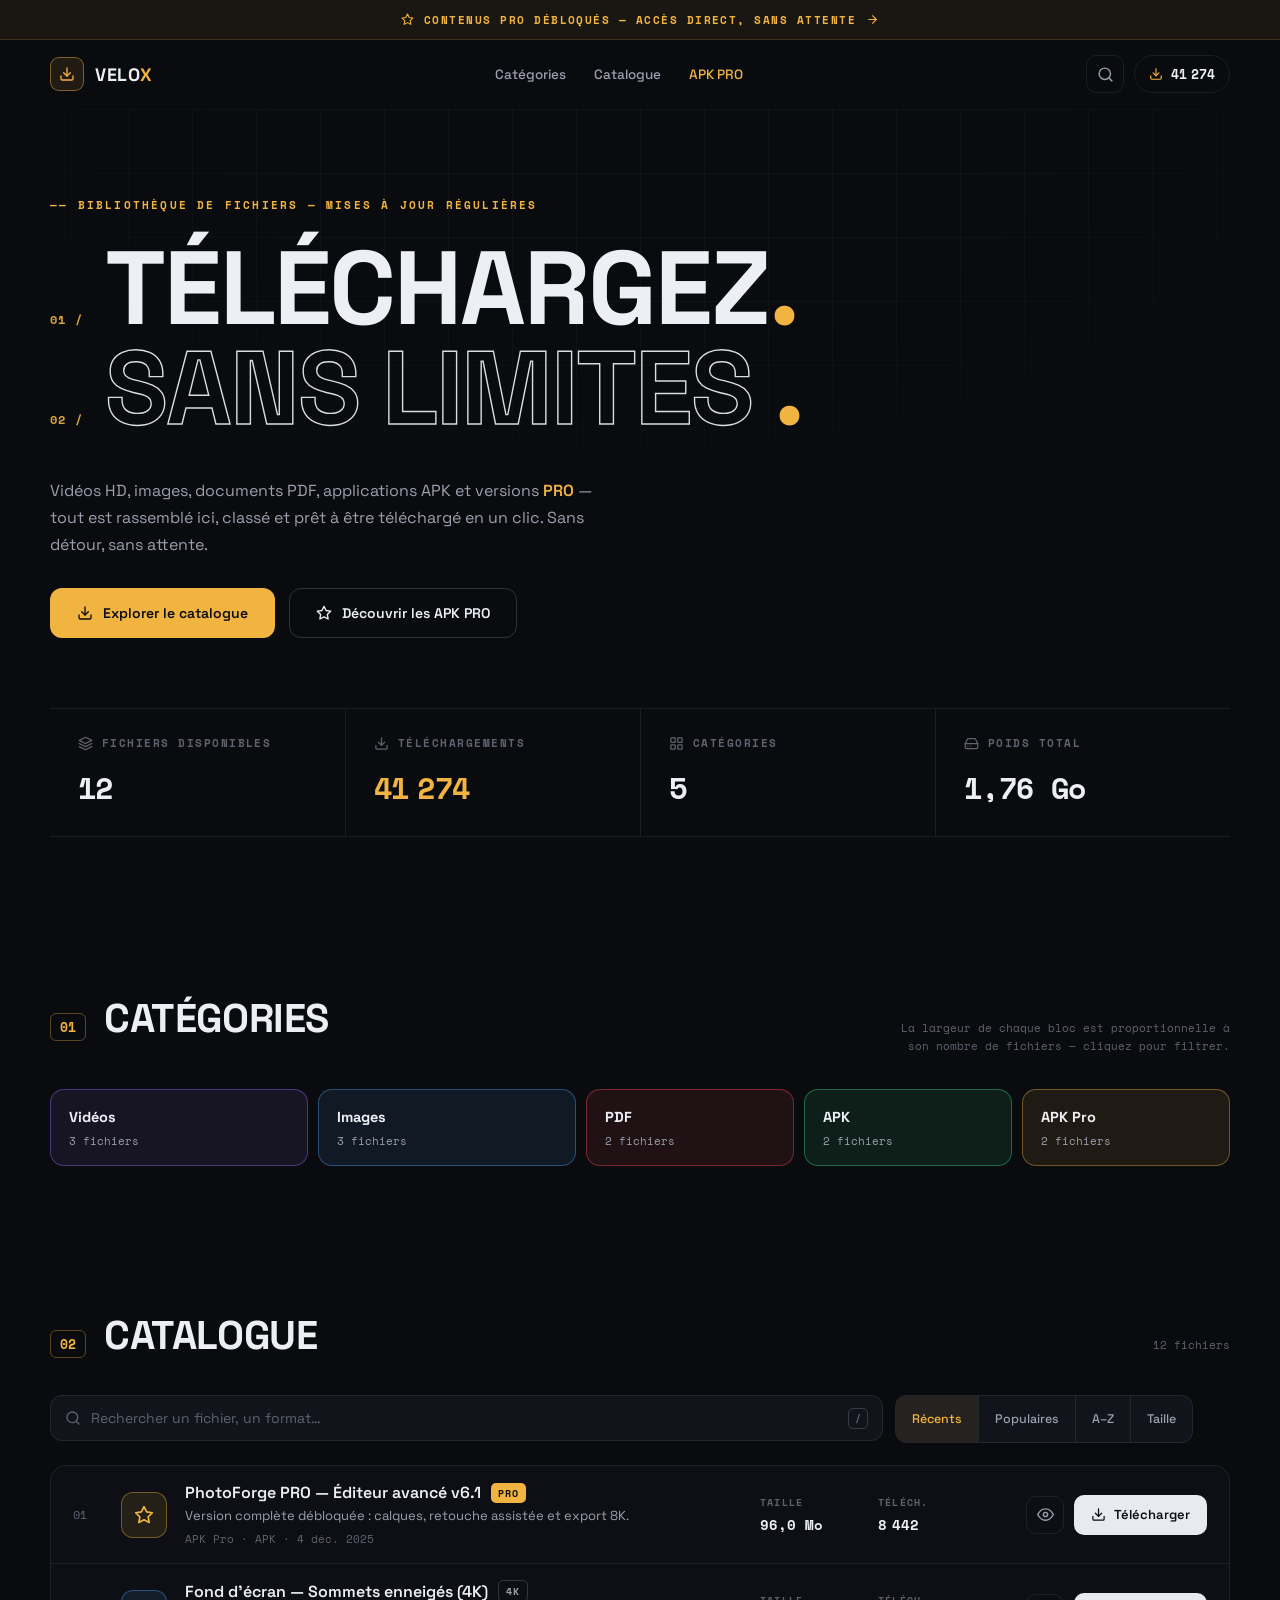
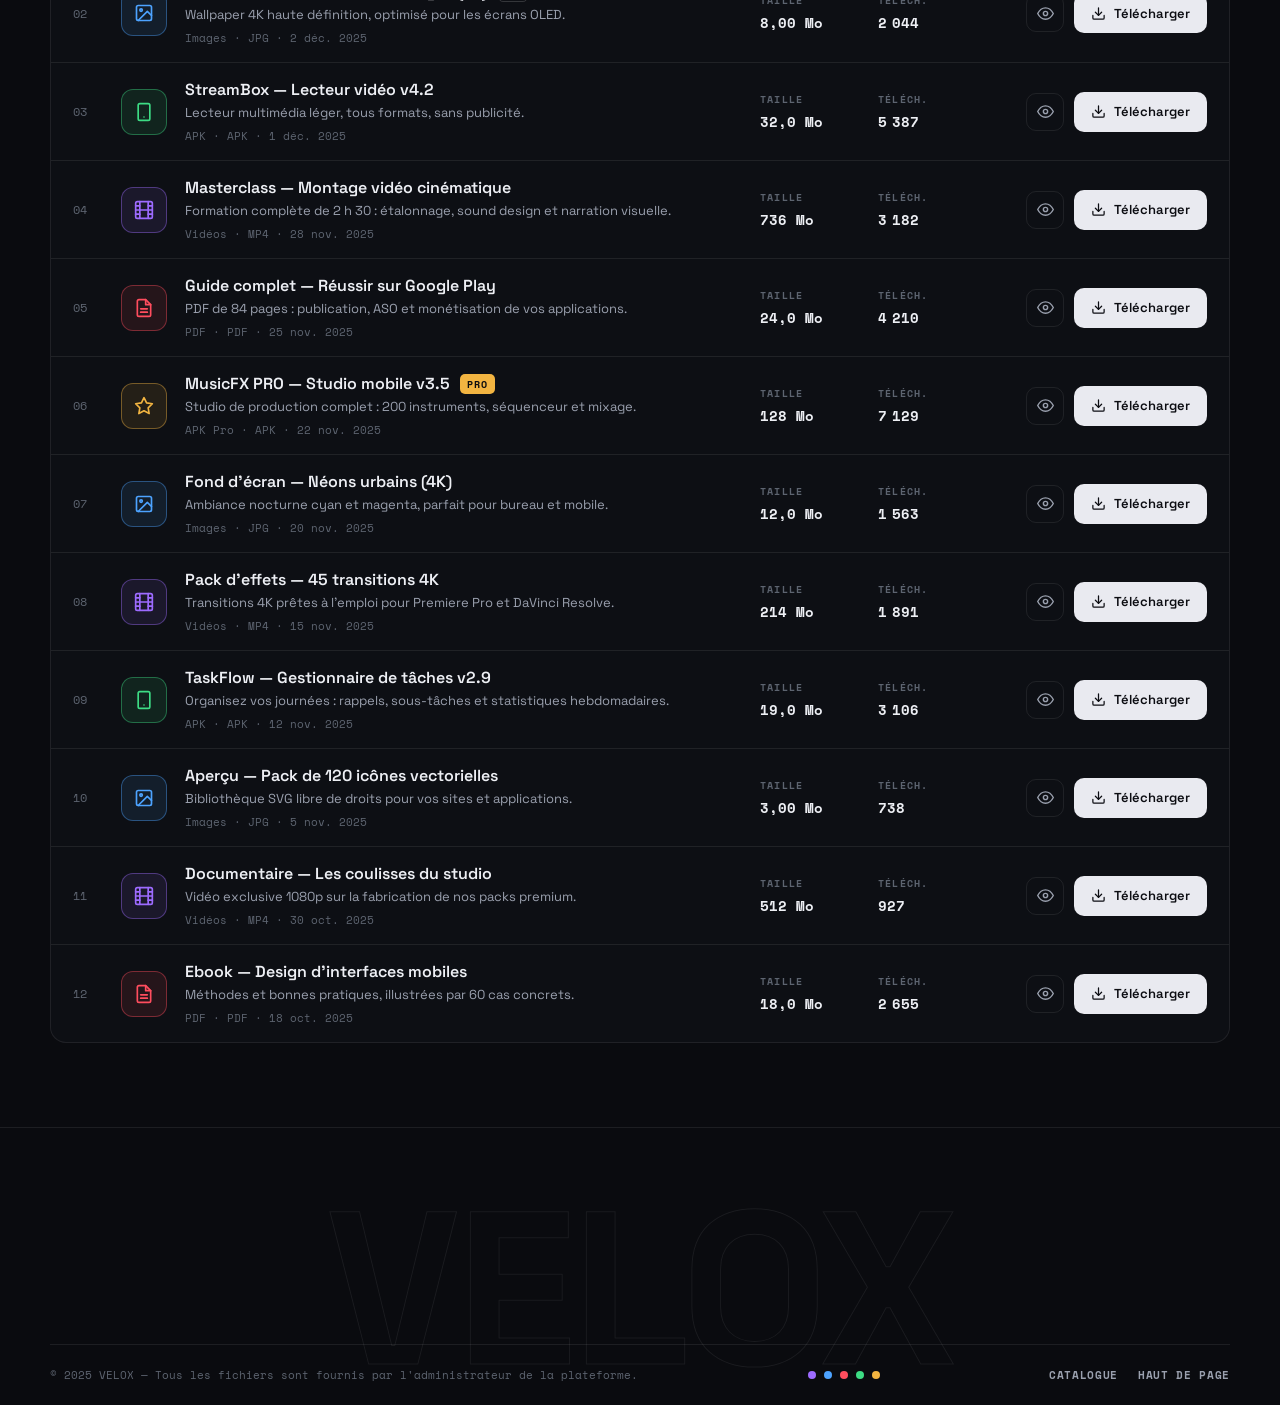
==== index.html @ f361f933 "MIIS" ====
<!DOCTYPE html>
<html lang="fr">
<head>
  <meta charset="UTF-8" />
  <meta name="viewport" content="width=device-width, initial-scale=1.0" />
  <title>VELOX — Plateforme de téléchargement</title>
  <meta name="description" content="Vidéos, images, PDF, APK et APK PRO en téléchargement direct — rapide, classé, sans attente." />
  <link rel="icon" type="image/svg+xml" href="data:image/svg+xml,%3Csvg xmlns='http://www.w3.org/2000/svg' viewBox='0 0 32 32'%3E%3Crect width='32' height='32' rx='8' fill='%230a0b0f'/%3E%3Cpath d='M16 7v12m0 0l-5-5m5 5l5-5' stroke='%23f2b441' stroke-width='2.5' stroke-linecap='round' stroke-linejoin='round' fill='none'/%3E%3Cpath d='M9 22h14' stroke='%23f2b441' stroke-width='2.5' stroke-linecap='round'/%3E%3C/svg%3E" />
  <link rel="preconnect" href="https://fonts.googleapis.com" />
  <link rel="preconnect" href="https://fonts.gstatic.com" crossorigin />
  <link href="https://fonts.googleapis.com/css2?family=Space+Grotesk:wght@400;500;600;700&family=Space+Mono:wght@400;700&display=swap" rel="stylesheet" />
  <link rel="stylesheet" href="style.css" />
</head>
<body>

  <!-- Barre d'annonce (cliquable : filtre les APK PRO) -->
  <button class="announce js-pro" id="announceBtn">
    <svg class="ic" viewBox="0 0 24 24" fill="none" stroke="currentColor" stroke-width="2" stroke-linecap="round" stroke-linejoin="round"><polygon points="12 2 15.09 8.26 22 9.27 17 14.14 18.18 21.02 12 17.77 5.82 21.02 7 14.14 2 9.27 8.91 8.26 12 2"/></svg>
    <span>Contenus PRO débloqués — accès direct, sans attente</span>
    <svg class="ic" viewBox="0 0 24 24" fill="none" stroke="currentColor" stroke-width="2" stroke-linecap="round" stroke-linejoin="round"><line x1="5" y1="12" x2="19" y2="12"/><polyline points="12 5 19 12 12 19"/></svg>
  </button>

  <!-- En-tête -->
  <header id="siteHeader">
    <div class="container header-in">
      <a class="brand" href="#top">
        <span class="brand-mark">
          <svg class="ic" viewBox="0 0 24 24" fill="none" stroke="currentColor" stroke-width="2" stroke-linecap="round" stroke-linejoin="round"><path d="M21 15v4a2 2 0 0 1-2 2H5a2 2 0 0 1-2-2v-4"/><polyline points="7 10 12 15 17 10"/><line x1="12" y1="15" x2="12" y2="3"/></svg>
        </span>
        <span class="brand-name">VELO<span>X</span></span>
      </a>

      <nav class="nav" aria-label="Navigation principale">
        <a href="#categories">Catégories</a>
        <a href="#catalogue">Catalogue</a>
        <button class="nav-link nav-pro js-pro">APK PRO</button>
      </nav>

      <div class="h-actions">
        <button class="icon-btn" id="searchBtn" aria-label="Rechercher un fichier" title="Rechercher ( / )">
          <svg class="ic" viewBox="0 0 24 24" fill="none" stroke="currentColor" stroke-width="2" stroke-linecap="round" stroke-linejoin="round"><circle cx="11" cy="11" r="8"/><line x1="21" y1="21" x2="16.65" y2="16.65"/></svg>
        </button>
        <button class="dl-badge" id="hdrDlBtn" title="Téléchargements totaux">
          <svg class="ic" viewBox="0 0 24 24" fill="none" stroke="currentColor" stroke-width="2" stroke-linecap="round" stroke-linejoin="round"><path d="M21 15v4a2 2 0 0 1-2 2H5a2 2 0 0 1-2-2v-4"/><polyline points="7 10 12 15 17 10"/><line x1="12" y1="15" x2="12" y2="3"/></svg>
          <span id="hdrDl">0</span>
        </button>
        <button class="icon-btn burger" id="menuBtn" aria-label="Ouvrir le menu" aria-expanded="false">
          <svg class="ic" viewBox="0 0 24 24" fill="none" stroke="currentColor" stroke-width="2" stroke-linecap="round" stroke-linejoin="round"><line x1="3" y1="6" x2="21" y2="6"/><line x1="3" y1="12" x2="21" y2="12"/><line x1="3" y1="18" x2="21" y2="18"/></svg>
        </button>
      </div>
    </div>
  </header>

  <!-- Menu mobile -->
  <div class="mobile-menu" id="mobileMenu">
    <a href="#categories">Catégories</a>
    <a href="#catalogue">Catalogue</a>
    <button class="mm-pro js-pro">APK PRO</button>
  </div>

  <main>

    <!-- Hero -->
    <section class="hero" id="top">
      <div class="container">
        <p class="kicker reveal">Bibliothèque de fichiers — mises à jour régulières</p>

        <h1 class="h1">
          <span class="h1-line reveal"><span class="line-idx">01 /</span><span>Téléchargez<span class="dot">.</span></span></span>
          <span class="h1-line reveal" style="--d:.08s"><span class="line-idx">02 /</span><span class="stroke">Sans limites</span><span class="dot">.</span></span>
        </h1>

        <div class="hero-foot reveal" style="--d:.16s">
          <p class="lead">Vidéos HD, images, documents PDF, applications APK et versions <strong>PRO</strong> — tout est rassemblé ici, classé et prêt à être téléchargé en un clic. Sans détour, sans attente.</p>
          <div class="ctas">
            <a class="btn btn-gold" href="#catalogue">
              <svg class="ic" viewBox="0 0 24 24" fill="none" stroke="currentColor" stroke-width="2" stroke-linecap="round" stroke-linejoin="round"><path d="M21 15v4a2 2 0 0 1-2 2H5a2 2 0 0 1-2-2v-4"/><polyline points="7 10 12 15 17 10"/><line x1="12" y1="15" x2="12" y2="3"/></svg>
              Explorer le catalogue
            </a>
            <button class="btn btn-ghost js-pro">
              <svg class="ic" viewBox="0 0 24 24" fill="none" stroke="currentColor" stroke-width="2" stroke-linecap="round" stroke-linejoin="round"><polygon points="12 2 15.09 8.26 22 9.27 17 14.14 18.18 21.02 12 17.77 5.82 21.02 7 14.14 2 9.27 8.91 8.26 12 2"/></svg>
              Découvrir les APK PRO
            </button>
          </div>
        </div>

        <!-- Statistiques calculées depuis les données réelles -->
        <div class="stats reveal" style="--d:.24s">
          <div class="stat">
            <div class="stat-top"><svg class="ic" viewBox="0 0 24 24" fill="none" stroke="currentColor" stroke-width="2" stroke-linecap="round" stroke-linejoin="round"><polygon points="12 2 2 7 12 12 22 7 12 2"/><polyline points="2 17 12 22 22 17"/><polyline points="2 12 12 17 22 12"/></svg><span>Fichiers disponibles</span></div>
            <div class="stat-val" id="statFiles">0</div>
          </div>
          <div class="stat stat-gold">
            <div class="stat-top"><svg class="ic" viewBox="0 0 24 24" fill="none" stroke="currentColor" stroke-width="2" stroke-linecap="round" stroke-linejoin="round"><path d="M21 15v4a2 2 0 0 1-2 2H5a2 2 0 0 1-2-2v-4"/><polyline points="7 10 12 15 17 10"/><line x1="12" y1="15" x2="12" y2="3"/></svg><span>Téléchargements</span></div>
            <div class="stat-val" id="statDl">0</div>
          </div>
          <div class="stat">
            <div class="stat-top"><svg class="ic" viewBox="0 0 24 24" fill="none" stroke="currentColor" stroke-width="2" stroke-linecap="round" stroke-linejoin="round"><rect x="3" y="3" width="7" height="7" rx="1"/><rect x="14" y="3" width="7" height="7" rx="1"/><rect x="14" y="14" width="7" height="7" rx="1"/><rect x="3" y="14" width="7" height="7" rx="1"/></svg><span>Catégories</span></div>
            <div class="stat-val" id="statCats">0</div>
          </div>
          <div class="stat">
            <div class="stat-top"><svg class="ic" viewBox="0 0 24 24" fill="none" stroke="currentColor" stroke-width="2" stroke-linecap="round" stroke-linejoin="round"><line x1="22" y1="12" x2="2" y2="12"/><path d="M5.45 5.11 2 12v6a2 2 0 0 0 2 2h16a2 2 0 0 0 2-2v-6l-3.45-6.89A2 2 0 0 0 16.76 4H7.24a2 2 0 0 0-1.79 1.11z"/><line x1="6" y1="16" x2="6.01" y2="16"/><line x1="10" y1="16" x2="10.01" y2="16"/></svg><span>Poids total</span></div>
            <div class="stat-val" id="statSize">0</div>
          </div>
        </div>
      </div>
    </section>

    <!-- Spectre des catégories -->
    <section class="section" id="categories">
      <div class="container">
        <div class="sec-head reveal">
          <span class="sec-idx">01</span>
          <h2 class="sec-title">Catégories</h2>
          <p class="sec-hint">La largeur de chaque bloc est proportionnelle à son nombre de fichiers — cliquez pour filtrer.</p>
        </div>
        <div class="spectrum reveal" id="spectrum"></div>
      </div>
    </section>

    <!-- Catalogue -->
    <section class="section section-cat" id="catalogue">
      <div class="container">
        <div class="sec-head reveal">
          <span class="sec-idx">02</span>
          <h2 class="sec-title">Catalogue</h2>
          <p class="sec-hint" id="resultCount">0 fichier</p>
        </div>

        <div class="toolbar reveal">
          <label class="search-box">
            <svg class="ic" viewBox="0 0 24 24" fill="none" stroke="currentColor" stroke-width="2" stroke-linecap="round" stroke-linejoin="round"><circle cx="11" cy="11" r="8"/><line x1="21" y1="21" x2="16.65" y2="16.65"/></svg>
            <input type="text" id="searchInput" placeholder="Rechercher un fichier, un format…" autocomplete="off" />
            <kbd>/</kbd>
          </label>
          <div class="sort-group" role="group" aria-label="Trier le catalogue">
            <button class="sort-btn active" data-sort="recent">Récents</button>
            <button class="sort-btn" data-sort="popular">Populaires</button>
            <button class="sort-btn" data-sort="name">A–Z</button>
            <button class="sort-btn" data-sort="size">Taille</button>
          </div>
          <div class="filter-chip" id="activeFilter" hidden></div>
        </div>

        <div class="file-list reveal" id="fileList"></div>

        <div class="empty" id="emptyState" hidden>
          <div class="empty-ic">
            <svg class="ic" viewBox="0 0 24 24" fill="none" stroke="currentColor" stroke-width="2" stroke-linecap="round" stroke-linejoin="round"><circle cx="11" cy="11" r="8"/><line x1="21" y1="21" x2="16.65" y2="16.65"/></svg>
          </div>
          <h3>Aucun fichier trouvé</h3>
          <p>Essayez un autre mot-clé ou réinitialisez les filtres actifs.</p>
          <button class="btn btn-ghost" id="resetBtn">Réinitialiser les filtres</button>
        </div>
      </div>
    </section>

  </main>

  <!-- Pied de page -->
  <footer class="footer">
    <div class="container">
      <div class="footer-word" aria-hidden="true">VELOX</div>
      <div class="footer-bar">
        <p class="f-copy">© 2025 VELOX — Tous les fichiers sont fournis par l'administrateur de la plateforme.</p>
        <div class="f-dots" aria-hidden="true">
          <span style="background:var(--violet)"></span>
          <span style="background:var(--blue)"></span>
          <span style="background:var(--red)"></span>
          <span style="background:var(--green)"></span>
          <span style="background:var(--gold)"></span>
        </div>
        <div class="f-links">
          <a href="#catalogue">Catalogue</a>
          <button id="fTop">Haut de page</button>
        </div>
      </div>
    </div>
  </footer>

  <!-- Panneau de détails (drawer) -->
  <div class="drawer-overlay" id="drawerOverlay"></div>
  <aside class="drawer" id="drawer" aria-hidden="true" role="dialog" aria-label="Détails du fichier">
    <div class="drawer-head">
      <div class="d-head-left" id="drawerHeadLeft"></div>
      <button class="icon-btn" id="drawerClose" aria-label="Fermer">
        <svg class="ic" viewBox="0 0 24 24" fill="none" stroke="currentColor" stroke-width="2" stroke-linecap="round" stroke-linejoin="round"><line x1="18" y1="6" x2="6" y2="18"/><line x1="6" y1="6" x2="18" y2="18"/></svg>
      </button>
    </div>
    <div class="drawer-body" id="drawerBody"></div>
    <div class="drawer-foot" id="drawerFoot"></div>
  </aside>

  <!-- Notifications -->
  <div class="toasts" id="toasts" aria-live="polite"></div>

  <!-- Retour en haut -->
  <button id="backTop" aria-label="Retour en haut de page">
    <svg class="ic" viewBox="0 0 24 24" fill="none" stroke="currentColor" stroke-width="2" stroke-linecap="round" stroke-linejoin="round"><line x1="12" y1="19" x2="12" y2="5"/><polyline points="5 12 12 5 19 12"/></svg>
  </button>

  <script src="app.js"></script>
</body>
</html>
---- style.css ----
/* ==========================================================================
   VELOX — Feuille de style
   Palette fonctionnelle : violet = vidéos · bleu = images · rouge = PDF
                           vert = APK · or = premium / identité
   ========================================================================== */

:root{
  --bg:#0a0b0f;
  --bg-2:#0e1016;
  --surface:#12141c;
  --surface-2:#171a24;
  --line:rgba(255,255,255,.08);
  --line-strong:rgba(255,255,255,.16);
  --text:#edeff4;
  --text-2:#9aa0ae;
  --text-3:#5d6470;

  --gold:#f2b441;
  --violet:#9d6bff;
  --blue:#4da3ff;
  --red:#ff4d5e;
  --green:#3ddc84;

  --font:'Space Grotesk','Segoe UI',sans-serif;
  --mono:'Space Mono',ui-monospace,'Courier New',monospace;
  --ease:cubic-bezier(.22,.8,.3,1);
}

*{margin:0;padding:0;box-sizing:border-box}

html{scroll-behavior:smooth}

body{
  background:var(--bg);
  color:var(--text);
  font-family:var(--font);
  -webkit-font-smoothing:antialiased;
  overflow-x:hidden;
}

::selection{background:var(--gold);color:#0a0b0f}

::-webkit-scrollbar{width:10px;height:10px}
::-webkit-scrollbar-track{background:var(--bg)}
::-webkit-scrollbar-thumb{background:#232735;border-radius:8px;border:2px solid var(--bg)}
::-webkit-scrollbar-thumb:hover{background:#2e3345}
html{scrollbar-width:thin;scrollbar-color:#232735 var(--bg)}

button{font-family:inherit;cursor:pointer}
a{color:inherit;text-decoration:none}
img{max-width:100%}
section{scroll-margin-top:90px}

:focus-visible{outline:2px solid var(--gold);outline-offset:2px;border-radius:4px}

.container{width:min(1180px,calc(100% - 48px));margin-inline:auto}

.ic{width:18px;height:18px;flex:none;display:block}
.spin{animation:spin .8s linear infinite}
@keyframes spin{to{transform:rotate(360deg)}}

/* ---------- Barre d'annonce ---------- */
.announce{
  display:flex;align-items:center;justify-content:center;gap:10px;
  width:100%;height:40px;padding:0 16px;
  background:rgba(242,180,65,.07);
  border:none;border-bottom:1px solid rgba(242,180,65,.16);
  color:var(--gold);font:700 10.5px var(--mono);
  letter-spacing:.14em;text-transform:uppercase;
  transition:background .25s;
}
.announce:hover{background:rgba(242,180,65,.13)}
.announce .ic{width:13px;height:13px}
.announce span{white-space:nowrap;overflow:hidden;text-overflow:ellipsis}

/* ---------- En-tête ---------- */
#siteHeader{
  position:sticky;top:0;z-index:50;
  background:transparent;
  transition:background .3s,border-color .3s;
  border-bottom:1px solid transparent;
}
#siteHeader.scrolled{
  background:rgba(10,11,15,.82);
  backdrop-filter:blur(14px);
  -webkit-backdrop-filter:blur(14px);
  border-bottom-color:var(--line);
}
.header-in{display:flex;align-items:center;justify-content:space-between;gap:20px;height:68px}

.brand{display:flex;align-items:center;gap:11px}
.brand-mark{
  width:34px;height:34px;border-radius:9px;display:grid;place-items:center;
  background:rgba(242,180,65,.1);border:1px solid rgba(242,180,65,.45);color:var(--gold);
  transition:background .25s;
}
.brand-mark .ic{width:16px;height:16px}
.brand:hover .brand-mark{background:rgba(242,180,65,.2)}
.brand-name{font-weight:700;font-size:18px;letter-spacing:.03em}
.brand-name span{color:var(--gold)}

.nav{display:flex;align-items:center;gap:28px}
.nav a,.nav-link{
  position:relative;background:none;border:none;
  font-size:13.5px;font-weight:500;color:var(--text-2);
  transition:color .2s;padding:4px 0;
}
.nav a::after,.nav-link::after{
  content:'';position:absolute;left:0;right:0;bottom:-3px;height:1.5px;
  background:var(--gold);transform:scaleX(0);transform-origin:left;transition:transform .25s var(--ease);
}
.nav a:hover,.nav-link:hover{color:var(--text)}
.nav a:hover::after,.nav-link:hover::after{transform:scaleX(1)}
.nav-pro{color:var(--gold)}
.nav-pro:hover{color:var(--gold)}

.h-actions{display:flex;align-items:center;gap:10px}
.icon-btn{
  width:38px;height:38px;border-radius:10px;display:grid;place-items:center;
  background:none;border:1px solid var(--line);color:var(--text-2);
  transition:border-color .2s,color .2s,background .2s;
}
.icon-btn:hover{border-color:rgba(242,180,65,.5);color:var(--gold)}
.icon-btn .ic{width:17px;height:17px}

.dl-badge{
  display:flex;align-items:center;gap:8px;height:38px;padding:0 14px;
  border-radius:999px;border:1px solid var(--line);background:none;
  font:700 12.5px var(--mono);color:var(--text-2);
  transition:border-color .2s,color .2s;
}
.dl-badge .ic{width:14px;height:14px;color:var(--gold)}
.dl-badge span{color:var(--text)}
.dl-badge:hover{border-color:rgba(242,180,65,.5)}
.dl-badge.bump{animation:bump .5s var(--ease)}
@keyframes bump{30%{transform:scale(1.12)}}

.burger{display:none}

/* ---------- Menu mobile ---------- */
.mobile-menu{
  position:fixed;inset:0;z-index:48;padding:110px 28px 30px;
  background:rgba(10,11,15,.97);backdrop-filter:blur(10px);
  display:flex;flex-direction:column;gap:6px;
  opacity:0;pointer-events:none;transform:translateY(-10px);
  transition:opacity .3s,transform .3s var(--ease);
}
.mobile-menu.open{opacity:1;pointer-events:auto;transform:none}
.mobile-menu a,.mobile-menu button{
  background:none;border:none;text-align:left;color:var(--text);
  font-size:21px;font-weight:600;padding:14px 0;
  border-bottom:1px solid var(--line);
}
.mobile-menu .mm-pro{color:var(--gold)}

/* ---------- Hero ---------- */
.hero{position:relative;padding:88px 0 72px;overflow:hidden}
.hero::before{
  content:'';position:absolute;inset:0;pointer-events:none;
  background-image:
    linear-gradient(rgba(255,255,255,.035) 1px,transparent 1px),
    linear-gradient(90deg,rgba(255,255,255,.035) 1px,transparent 1px);
  background-size:64px 64px;
  -webkit-mask-image:radial-gradient(ellipse 85% 75% at 50% 0%,#000 25%,transparent 78%);
  mask-image:radial-gradient(ellipse 85% 75% at 50% 0%,#000 25%,transparent 78%);
}
.hero .container{position:relative}

.kicker{
  font:700 11px var(--mono);letter-spacing:.2em;text-transform:uppercase;
  color:var(--gold);margin-bottom:26px;
}
.kicker::before{content:'—— '}

.h1{
  font-size:clamp(46px,8.4vw,104px);
  font-weight:700;line-height:.96;letter-spacing:-.02em;
  text-transform:uppercase;
}
.h1-line{display:flex;align-items:baseline;gap:22px}
.line-idx{font:700 12px var(--mono);color:var(--gold);opacity:.9;letter-spacing:.1em}
.dot{color:var(--gold)}
.stroke{color:var(--text-2)}
@supports(-webkit-text-stroke:1px red){
  .stroke{color:transparent;-webkit-text-stroke:1.4px rgba(237,239,244,.92)}
}

.hero-foot{margin-top:38px}
.lead{max-width:580px;font-size:16px;line-height:1.7;color:var(--text-2)}
.lead strong{color:var(--gold);font-weight:600}
.ctas{display:flex;flex-wrap:wrap;gap:14px;margin-top:30px}

/* ---------- Boutons ---------- */
.btn{
  display:inline-flex;align-items:center;justify-content:center;gap:10px;
  height:50px;padding:0 26px;border-radius:12px;
  font-size:14px;font-weight:600;border:1px solid transparent;
  transition:transform .22s var(--ease),box-shadow .22s,background .2s,color .2s,border-color .2s;
}
.btn .ic{width:16px;height:16px}
.btn-gold{background:var(--gold);color:#0b0c10}
.btn-gold:hover{transform:translateY(-2px);box-shadow:0 14px 30px rgba(0,0,0,.5)}
.btn-ghost{background:none;border-color:var(--line-strong);color:var(--text)}
.btn-ghost:hover{border-color:var(--gold);color:var(--gold)}
.btn-solid{background:#e9eaf0;color:#0c0d12}
.btn-solid:hover{background:var(--c,var(--gold));}
.btn:active{transform:translateY(0)}
.btn:disabled{opacity:.75;cursor:wait}

/* ---------- Statistiques ---------- */
.stats{
  display:grid;grid-template-columns:repeat(4,1fr);
  margin-top:70px;border-top:1px solid var(--line);border-bottom:1px solid var(--line);
}
.stat{padding:26px 28px;border-left:1px solid var(--line)}
.stat:first-child{border-left:none}
.stat-top{display:flex;align-items:center;gap:9px;color:var(--text-3);margin-bottom:14px}
.stat-top .ic{width:15px;height:15px}
.stat-top span{font:700 10.5px var(--mono);letter-spacing:.14em;text-transform:uppercase}
.stat-val{font:700 30px var(--mono);letter-spacing:-.02em}
.stat-gold .stat-val{color:var(--gold)}

/* ---------- Sections ---------- */
.section{padding:84px 0}
.section-cat{padding-top:60px}

.sec-head{display:flex;align-items:baseline;gap:18px;flex-wrap:wrap;margin-bottom:34px}
.sec-idx{
  font:700 13px var(--mono);color:var(--gold);
  padding:3px 9px;border:1px solid rgba(242,180,65,.35);border-radius:6px;
}
.sec-title{
  font-size:clamp(26px,3.6vw,40px);font-weight:700;
  text-transform:uppercase;letter-spacing:-.01em;
}
.sec-hint{
  margin-left:auto;font:400 11px var(--mono);color:var(--text-3);
  text-align:right;max-width:340px;line-height:1.6;
}

/* ---------- Spectre des catégories ---------- */
.spectrum{display:flex;gap:10px;flex-wrap:wrap}
.spec-seg{
  min-width:150px;padding:18px 18px 16px;border-radius:14px;text-align:left;
  background:var(--cBG);border:1px solid var(--cBD);
  display:flex;flex-direction:column;gap:7px;
  transition:background .25s,transform .25s var(--ease),box-shadow .25s;
}
.spec-seg:hover{background:var(--cSH);transform:translateY(-3px)}
.spec-seg .seg-name{font-size:14.5px;font-weight:700;color:var(--text)}
.spec-seg .seg-count{font:400 11px var(--mono);color:var(--text-2)}
.spec-seg.active{background:var(--c);border-color:var(--c);transform:translateY(-3px);box-shadow:0 14px 34px var(--cSH)}
.spec-seg.active .seg-name,.spec-seg.active .seg-count{color:#0a0b0f}
.spec-seg.active .seg-count{font-weight:700}

/* ---------- Barre d'outils ---------- */
.toolbar{display:flex;flex-wrap:wrap;gap:12px;margin-bottom:22px}
.search-box{
  flex:1;min-width:240px;display:flex;align-items:center;gap:10px;
  height:46px;padding:0 14px;border-radius:12px;
  background:var(--surface);border:1px solid var(--line);
  transition:border-color .2s;
}
.search-box:focus-within{border-color:rgba(242,180,65,.55)}
.search-box .ic{width:16px;height:16px;color:var(--text-3)}
.search-box input{
  flex:1;min-width:0;background:none;border:none;outline:none;
  color:var(--text);font:400 14px var(--font);
}
.search-box input::placeholder{color:var(--text-3)}
.search-box kbd{
  font:700 10px var(--mono);color:var(--text-3);
  border:1px solid var(--line-strong);border-radius:5px;padding:2px 6px;
}

.sort-group{display:flex;border:1px solid var(--line);border-radius:12px;overflow:hidden;background:var(--surface)}
.sort-btn{
  height:46px;padding:0 16px;background:none;border:none;
  border-left:1px solid var(--line);color:var(--text-2);
  font:500 12.5px var(--font);transition:color .2s,background .2s;
}
.sort-btn:first-child{border-left:none}
.sort-btn:hover{color:var(--text)}
.sort-btn.active{color:var(--gold);background:rgba(242,180,65,.09)}

.filter-chip{
  display:flex;align-items:center;gap:9px;height:46px;padding:0 10px 0 15px;
  border-radius:12px;border:1px solid var(--cBD);background:var(--cBG);
  font:700 11.5px var(--mono);letter-spacing:.08em;text-transform:uppercase;color:var(--c);
}
.chip-dot{width:9px;height:9px;border-radius:50%;background:var(--c)}
.chip-x{
  display:grid;place-items:center;width:26px;height:26px;border-radius:7px;
  background:none;border:none;color:inherit;transition:background .2s;
}
.chip-x:hover{background:var(--cSH)}

/* ---------- Liste de fichiers ---------- */
.file-list{
  border:1px solid var(--line);border-radius:16px;overflow:hidden;background:rgba(18,20,28,.45);
}
.file-row{
  position:relative;display:grid;align-items:center;gap:18px;
  grid-template-columns:30px 46px minmax(0,1fr) 100px 130px auto;
  padding:16px 22px;border-bottom:1px solid var(--line);cursor:pointer;
  transition:background .2s;
}
.file-row:last-child{border-bottom:none}
.file-row:hover{background:var(--surface-2)}
.file-row::before{
  content:'';position:absolute;left:0;top:0;bottom:0;width:2px;
  background:var(--c);transform:scaleY(0);transform-origin:top;transition:transform .25s var(--ease);
}
.file-row:hover::before{transform:scaleY(1)}

.row-idx{font:400 12px var(--mono);color:var(--text-3)}
.row-icon{
  width:46px;height:46px;border-radius:12px;display:grid;place-items:center;
  background:var(--cBG);border:1px solid var(--cBD);color:var(--c);
}
.row-icon .ic{width:20px;height:20px}

.row-title-wrap{display:flex;align-items:center;gap:10px;flex-wrap:wrap}
.row-title-btn{
  background:none;border:none;padding:0;text-align:left;
  font:600 16px var(--font);color:var(--text);
  transition:color .2s;
}
.row-title-btn:hover{color:var(--c)}
.badge-pro{
  font:700 9.5px var(--mono);letter-spacing:.12em;text-transform:uppercase;
  background:var(--gold);color:#0a0b0f;padding:3px 7px;border-radius:5px;
}
.badge-tag{
  font:700 9.5px var(--mono);letter-spacing:.1em;text-transform:uppercase;
  border:1px solid var(--line-strong);color:var(--text-2);padding:3px 7px;border-radius:5px;
}
.row-desc{
  font-size:13px;color:var(--text-2);margin-top:4px;
  white-space:nowrap;overflow:hidden;text-overflow:ellipsis;
}
.meta{font:400 11px var(--mono);color:var(--text-3);margin-top:7px}
.meta-sm{display:none;font:400 11px var(--mono);color:var(--text-3);margin-top:7px}

.col{display:flex;flex-direction:column;gap:5px}
.col-label{
  font:700 9.5px var(--mono);letter-spacing:.13em;text-transform:uppercase;color:var(--text-3);
}
.col-val{font:700 14px var(--mono)}

.row-actions{display:flex;align-items:center;gap:10px}
.row-actions .icon-btn:hover{border-color:var(--cBD);color:var(--c);background:var(--cBG)}
.dl-btn{
  display:inline-flex;align-items:center;gap:8px;height:40px;padding:0 17px;
  border-radius:10px;border:none;background:#e9eaf0;color:#0c0d12;
  font:600 13px var(--font);transition:background .2s,transform .2s var(--ease);
}
.dl-btn .ic{width:15px;height:15px}
.dl-btn:hover{background:var(--c);transform:translateY(-1px)}
.dl-btn.loading{opacity:.8;pointer-events:none}

.row-progress{
  position:absolute;left:0;bottom:0;height:2px;width:0;
  background:var(--c);transition:width .18s linear;
}

/* ---------- État vide ---------- */
.empty{padding:76px 24px;text-align:center}
.empty-ic{
  width:64px;height:64px;margin:0 auto 22px;border-radius:50%;
  border:1px solid var(--line-strong);display:grid;place-items:center;color:var(--text-3);
}
.empty-ic .ic{width:24px;height:24px}
.empty h3{font-size:19px;font-weight:700;margin-bottom:8px}
.empty p{font-size:13.5px;color:var(--text-2);margin-bottom:24px}

/* ---------- Panneau de détails ---------- */
.drawer-overlay{
  position:fixed;inset:0;z-index:69;background:rgba(6,7,11,.62);
  backdrop-filter:blur(3px);-webkit-backdrop-filter:blur(3px);
  opacity:0;pointer-events:none;transition:opacity .3s;
}
.drawer-overlay.open{opacity:1;pointer-events:auto}
.drawer{
  position:fixed;top:0;right:0;bottom:0;z-index:70;
  width:min(500px,100%);display:flex;flex-direction:column;
  background:#12141c;border-left:1px solid var(--line);
  transform:translateX(103%);transition:transform .4s var(--ease);
}
.drawer.open{transform:none}

.drawer-head{display:flex;align-items:center;justify-content:space-between;gap:14px;padding:16px 22px;border-bottom:1px solid var(--line)}
.d-head-left{display:flex;align-items:center;gap:12px}
.d-icon{
  width:40px;height:40px;border-radius:11px;display:grid;place-items:center;
  background:var(--cBG);border:1px solid var(--cBD);color:var(--c);
}
.d-icon .ic{width:18px;height:18px}
.d-badges{display:flex;gap:8px}

.drawer-body{flex:1;overflow-y:auto;padding:26px}
.d-type{
  display:flex;align-items:center;gap:8px;
  font:700 11px var(--mono);letter-spacing:.16em;text-transform:uppercase;
}
.d-dot{width:8px;height:8px;border-radius:2px;display:inline-block}
.d-title{font-size:24px;font-weight:700;line-height:1.2;letter-spacing:-.01em;margin-top:12px}
.d-badges.row{margin-top:12px}
.drawer .d-badges{display:flex;gap:8px}
.d-desc{font-size:14px;line-height:1.7;color:var(--text-2);margin-top:14px}

.meta-grid{
  display:grid;grid-template-columns:1fr 1fr;gap:1px;
  background:var(--line);border:1px solid var(--line);
  border-radius:14px;overflow:hidden;margin:24px 0;
}
.mcell{background:var(--surface);padding:14px 16px}
.mlabel{display:block;font:700 10px var(--mono);letter-spacing:.13em;text-transform:uppercase;color:var(--text-3)}
.mval{display:block;margin-top:7px;font-size:15px;font-weight:600}

.preview-media{
  display:block;width:100%;max-height:300px;object-fit:cover;
  border-radius:14px;border:1px solid var(--line);background:#000;
}
video.preview-media{object-fit:contain;max-height:340px}
.preview-fallback{
  display:flex;align-items:center;justify-content:center;gap:10px;
  padding:28px;border:1px dashed var(--line-strong);border-radius:14px;
  font:400 12px var(--mono);color:var(--text-2);text-align:center;
}
.file-card{
  display:flex;flex-direction:column;align-items:center;gap:8px;text-align:center;
  padding:28px 22px;border-radius:14px;background:var(--cBG);border:1px solid var(--cBD);
}
.file-card-icon{
  width:64px;height:64px;border-radius:16px;display:grid;place-items:center;
  background:rgba(10,11,15,.35);color:var(--c);
}
.file-card-name{font:400 12px var(--mono);color:var(--text-2);word-break:break-all;margin-top:6px}
.file-card-sub{font:400 11px var(--mono);color:var(--text-3)}
.file-card .btn{margin-top:14px;height:42px;padding:0 18px;font-size:13px}

.drawer-foot{display:flex;gap:12px;padding:18px 22px;border-top:1px solid var(--line)}
.drawer-foot .btn{flex:1;height:48px;font-size:13.5px}
.drawer-foot .btn-solid{flex:1.4}

/* ---------- Notifications ---------- */
.toasts{
  position:fixed;left:20px;bottom:20px;z-index:80;
  display:flex;flex-direction:column;gap:10px;
  max-width:min(370px,calc(100vw - 40px));
}
.toast{
  position:relative;display:grid;grid-template-columns:auto 1fr;gap:12px;align-items:start;
  padding:13px 16px 15px;border-radius:12px;overflow:hidden;
  background:#171a24;border:1px solid var(--line);border-left:3px solid var(--tc);
  box-shadow:0 18px 44px rgba(0,0,0,.55);cursor:pointer;
  animation:toastIn .35s var(--ease);transition:opacity .25s,transform .25s;
}
.toast.out{opacity:0;transform:translateX(-12px)}
@keyframes toastIn{from{opacity:0;transform:translateY(14px)}}
.t-ic{color:var(--tc);margin-top:1px}
.t-ic .ic{width:16px;height:16px}
.t-title{font-size:13px;font-weight:600}
.t-msg{font-size:12px;color:var(--text-2);margin-top:3px;word-break:break-word}
.t-life{position:absolute;left:0;bottom:0;height:2px;width:100%;background:var(--tc);animation:lifebar 4.2s linear forwards}
@keyframes lifebar{to{width:0}}

/* ---------- Retour en haut ---------- */
#backTop{
  position:fixed;right:20px;bottom:20px;z-index:60;width:44px;height:44px;
  display:grid;place-items:center;border-radius:12px;
  background:var(--surface);border:1px solid var(--line);color:var(--text-2);
  opacity:0;pointer-events:none;transform:translateY(8px);
  transition:opacity .3s,transform .3s,border-color .2s,color .2s;
}
#backTop.show{opacity:1;pointer-events:auto;transform:none}
#backTop:hover{border-color:var(--gold);color:var(--gold)}

/* ---------- Pied de page ---------- */
.footer{border-top:1px solid var(--line);overflow:hidden}
.footer-word{
  font-size:clamp(90px,17vw,230px);font-weight:700;line-height:.78;
  text-transform:uppercase;letter-spacing:-.02em;text-align:center;
  color:transparent;-webkit-text-stroke:1px rgba(237,239,244,.07);
  user-select:none;margin-top:46px;transform:translateY(18%);
}
.footer-bar{
  display:flex;align-items:center;justify-content:space-between;gap:16px;flex-wrap:wrap;
  border-top:1px solid var(--line);padding:22px 0;
}
.f-copy{font:400 11px var(--mono);color:var(--text-3)}
.f-dots{display:flex;gap:8px}
.f-dots span{width:8px;height:8px;border-radius:50%}
.f-links{display:flex;gap:20px}
.f-links a,.f-links button{
  background:none;border:none;padding:0;
  font:700 11px var(--mono);color:var(--text-2);
  letter-spacing:.06em;text-transform:uppercase;transition:color .2s;
}
.f-links a:hover,.f-links button:hover{color:var(--gold)}

/* ---------- Animations d'apparition ---------- */
.reveal{opacity:0;transform:translateY(16px);transition:opacity .7s var(--ease),transform .7s var(--ease);transition-delay:var(--d,0s)}
.reveal.in{opacity:1;transform:none}

/* ---------- Responsive ---------- */
@media (max-width:1020px){
  .file-row{grid-template-columns:46px minmax(0,1fr) auto;padding:16px 18px}
  .row-idx,.col,.row-actions .icon-btn{display:none}
  .meta{display:none}
  .meta-sm{display:block}
  .dl-btn span{display:none}
  .dl-btn{padding:0 13px}
}
@media (max-width:880px){
  .nav{display:none}
  .burger{display:grid}
  .stats{grid-template-columns:1fr 1fr}
  .stat{border-left:none}
  .stat:nth-child(even){border-left:1px solid var(--line)}
  .stat:nth-child(n+3){border-top:1px solid var(--line)}
  .sec-hint{margin-left:0;text-align:left;max-width:none;width:100%}
}
@media (max-width:640px){
  .hero{padding:64px 0 56px}
  .line-idx{display:none}
  .stats{grid-template-columns:1fr 1fr}
  .stat{padding:20px 18px}
  .stat-val{font-size:24px}
  .toasts{left:16px;right:16px;bottom:16px;max-width:none}
  .footer-bar{justify-content:center;text-align:center}
  .announce{font-size:9.5px}
}

/* ---------- Accessibilité : mouvement réduit ---------- */
@media (prefers-reduced-motion:reduce){
  html{scroll-behavior:auto}
  *,*::before,*::after{animation-duration:.001s !important;transition-duration:.001s !important}
  .reveal{opacity:1;transform:none}
}
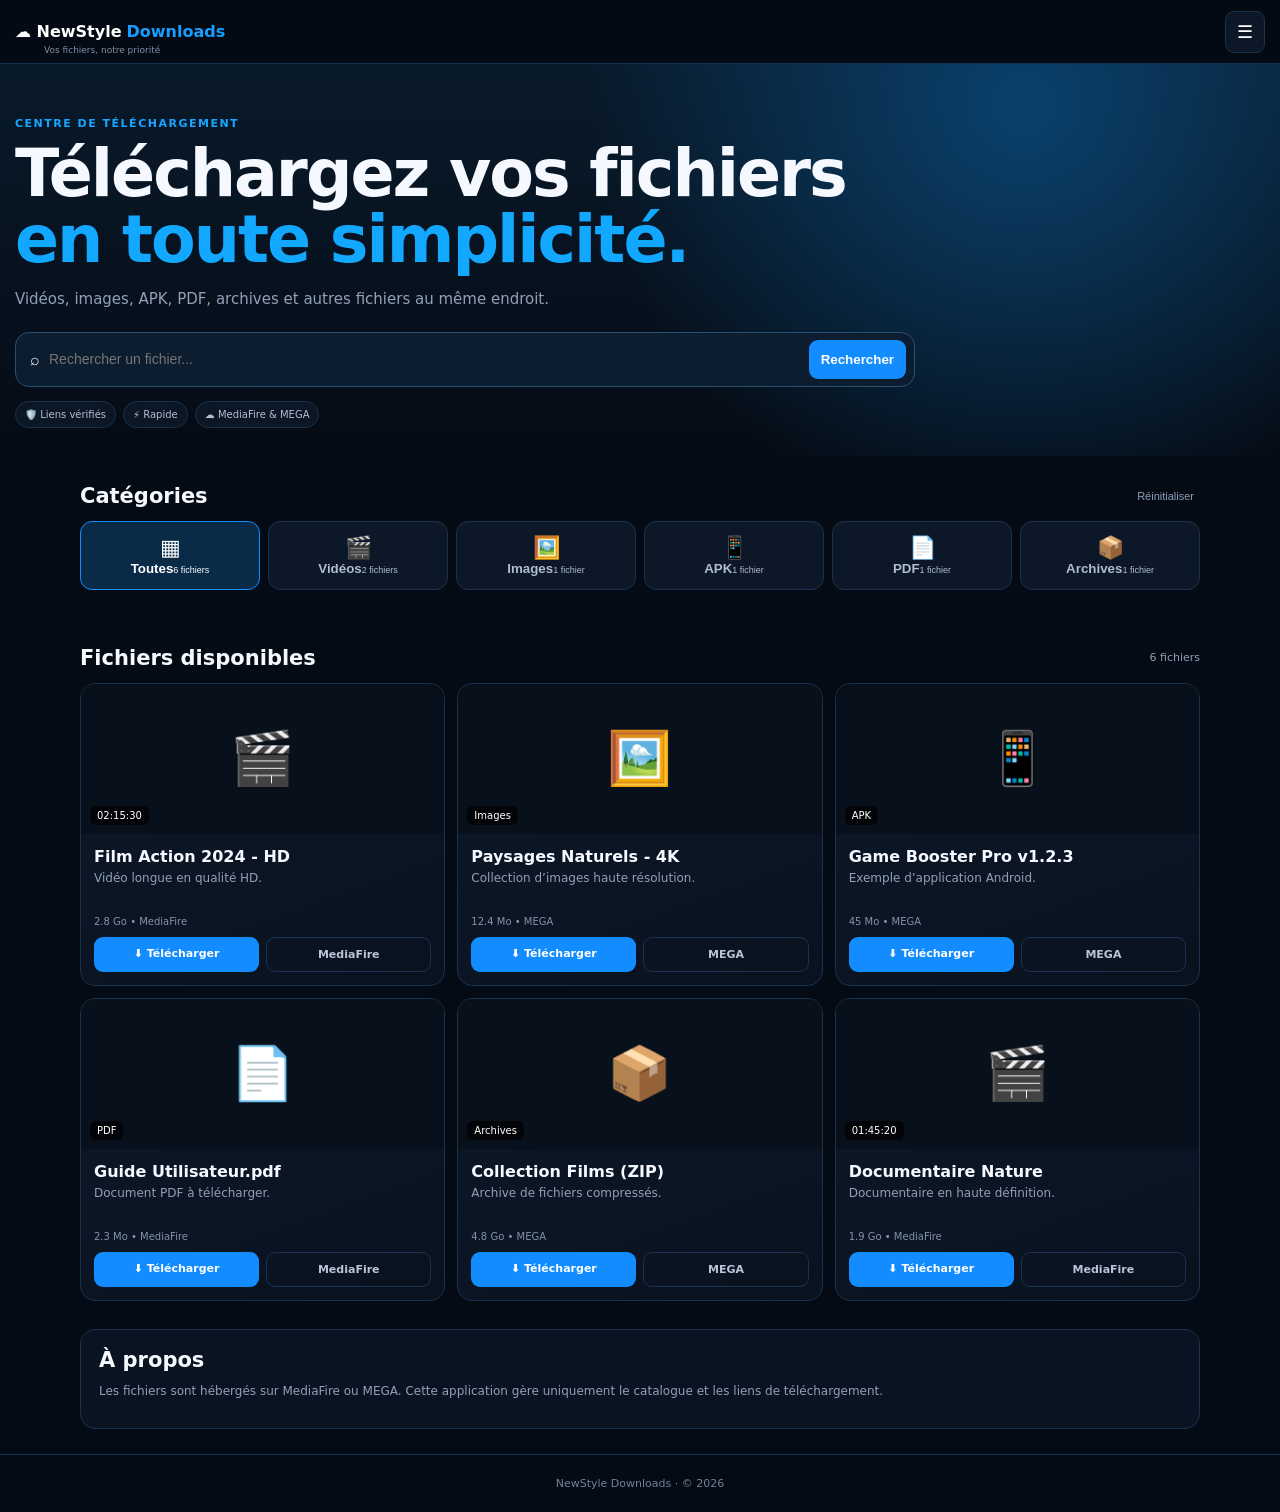
==== commit 74b74960: "MISE" ====
--- a/index.html
+++ b/index.html
@@ -1,204 +1,19 @@
-<!DOCTYPE html>
+<!doctype html>
 <html lang="fr">
 <head>
-  <meta charset="UTF-8" />
-  <meta name="viewport" content="width=device-width, initial-scale=1.0" />
-  <title>VELOX — Plateforme de téléchargement</title>
-  <meta name="description" content="Vidéos, images, PDF, APK et APK PRO en téléchargement direct — rapide, classé, sans attente." />
-  <link rel="icon" type="image/svg+xml" href="data:image/svg+xml,%3Csvg xmlns='http://www.w3.org/2000/svg' viewBox='0 0 32 32'%3E%3Crect width='32' height='32' rx='8' fill='%230a0b0f'/%3E%3Cpath d='M16 7v12m0 0l-5-5m5 5l5-5' stroke='%23f2b441' stroke-width='2.5' stroke-linecap='round' stroke-linejoin='round' fill='none'/%3E%3Cpath d='M9 22h14' stroke='%23f2b441' stroke-width='2.5' stroke-linecap='round'/%3E%3C/svg%3E" />
-  <link rel="preconnect" href="https://fonts.googleapis.com" />
-  <link rel="preconnect" href="https://fonts.gstatic.com" crossorigin />
-  <link href="https://fonts.googleapis.com/css2?family=Space+Grotesk:wght@400;500;600;700&family=Space+Mono:wght@400;700&display=swap" rel="stylesheet" />
-  <link rel="stylesheet" href="style.css" />
+<meta charset="UTF-8"><meta name="viewport" content="width=device-width,initial-scale=1,viewport-fit=cover">
+<meta name="theme-color" content="#07111f"><title>NewStyle Downloads</title><link rel="stylesheet" href="style.css">
 </head>
 <body>
-
-  <!-- Barre d'annonce (cliquable : filtre les APK PRO) -->
-  <button class="announce js-pro" id="announceBtn">
-    <svg class="ic" viewBox="0 0 24 24" fill="none" stroke="currentColor" stroke-width="2" stroke-linecap="round" stroke-linejoin="round"><polygon points="12 2 15.09 8.26 22 9.27 17 14.14 18.18 21.02 12 17.77 5.82 21.02 7 14.14 2 9.27 8.91 8.26 12 2"/></svg>
-    <span>Contenus PRO débloqués — accès direct, sans attente</span>
-    <svg class="ic" viewBox="0 0 24 24" fill="none" stroke="currentColor" stroke-width="2" stroke-linecap="round" stroke-linejoin="round"><line x1="5" y1="12" x2="19" y2="12"/><polyline points="12 5 19 12 12 19"/></svg>
-  </button>
-
-  <!-- En-tête -->
-  <header id="siteHeader">
-    <div class="container header-in">
-      <a class="brand" href="#top">
-        <span class="brand-mark">
-          <svg class="ic" viewBox="0 0 24 24" fill="none" stroke="currentColor" stroke-width="2" stroke-linecap="round" stroke-linejoin="round"><path d="M21 15v4a2 2 0 0 1-2 2H5a2 2 0 0 1-2-2v-4"/><polyline points="7 10 12 15 17 10"/><line x1="12" y1="15" x2="12" y2="3"/></svg>
-        </span>
-        <span class="brand-name">VELO<span>X</span></span>
-      </a>
-
-      <nav class="nav" aria-label="Navigation principale">
-        <a href="#categories">Catégories</a>
-        <a href="#catalogue">Catalogue</a>
-        <button class="nav-link nav-pro js-pro">APK PRO</button>
-      </nav>
-
-      <div class="h-actions">
-        <button class="icon-btn" id="searchBtn" aria-label="Rechercher un fichier" title="Rechercher ( / )">
-          <svg class="ic" viewBox="0 0 24 24" fill="none" stroke="currentColor" stroke-width="2" stroke-linecap="round" stroke-linejoin="round"><circle cx="11" cy="11" r="8"/><line x1="21" y1="21" x2="16.65" y2="16.65"/></svg>
-        </button>
-        <button class="dl-badge" id="hdrDlBtn" title="Téléchargements totaux">
-          <svg class="ic" viewBox="0 0 24 24" fill="none" stroke="currentColor" stroke-width="2" stroke-linecap="round" stroke-linejoin="round"><path d="M21 15v4a2 2 0 0 1-2 2H5a2 2 0 0 1-2-2v-4"/><polyline points="7 10 12 15 17 10"/><line x1="12" y1="15" x2="12" y2="3"/></svg>
-          <span id="hdrDl">0</span>
-        </button>
-        <button class="icon-btn burger" id="menuBtn" aria-label="Ouvrir le menu" aria-expanded="false">
-          <svg class="ic" viewBox="0 0 24 24" fill="none" stroke="currentColor" stroke-width="2" stroke-linecap="round" stroke-linejoin="round"><line x1="3" y1="6" x2="21" y2="6"/><line x1="3" y1="12" x2="21" y2="12"/><line x1="3" y1="18" x2="21" y2="18"/></svg>
-        </button>
-      </div>
-    </div>
-  </header>
-
-  <!-- Menu mobile -->
-  <div class="mobile-menu" id="mobileMenu">
-    <a href="#categories">Catégories</a>
-    <a href="#catalogue">Catalogue</a>
-    <button class="mm-pro js-pro">APK PRO</button>
-  </div>
-
-  <main>
-
-    <!-- Hero -->
-    <section class="hero" id="top">
-      <div class="container">
-        <p class="kicker reveal">Bibliothèque de fichiers — mises à jour régulières</p>
-
-        <h1 class="h1">
-          <span class="h1-line reveal"><span class="line-idx">01 /</span><span>Téléchargez<span class="dot">.</span></span></span>
-          <span class="h1-line reveal" style="--d:.08s"><span class="line-idx">02 /</span><span class="stroke">Sans limites</span><span class="dot">.</span></span>
-        </h1>
-
-        <div class="hero-foot reveal" style="--d:.16s">
-          <p class="lead">Vidéos HD, images, documents PDF, applications APK et versions <strong>PRO</strong> — tout est rassemblé ici, classé et prêt à être téléchargé en un clic. Sans détour, sans attente.</p>
-          <div class="ctas">
-            <a class="btn btn-gold" href="#catalogue">
-              <svg class="ic" viewBox="0 0 24 24" fill="none" stroke="currentColor" stroke-width="2" stroke-linecap="round" stroke-linejoin="round"><path d="M21 15v4a2 2 0 0 1-2 2H5a2 2 0 0 1-2-2v-4"/><polyline points="7 10 12 15 17 10"/><line x1="12" y1="15" x2="12" y2="3"/></svg>
-              Explorer le catalogue
-            </a>
-            <button class="btn btn-ghost js-pro">
-              <svg class="ic" viewBox="0 0 24 24" fill="none" stroke="currentColor" stroke-width="2" stroke-linecap="round" stroke-linejoin="round"><polygon points="12 2 15.09 8.26 22 9.27 17 14.14 18.18 21.02 12 17.77 5.82 21.02 7 14.14 2 9.27 8.91 8.26 12 2"/></svg>
-              Découvrir les APK PRO
-            </button>
-          </div>
-        </div>
-
-        <!-- Statistiques calculées depuis les données réelles -->
-        <div class="stats reveal" style="--d:.24s">
-          <div class="stat">
-            <div class="stat-top"><svg class="ic" viewBox="0 0 24 24" fill="none" stroke="currentColor" stroke-width="2" stroke-linecap="round" stroke-linejoin="round"><polygon points="12 2 2 7 12 12 22 7 12 2"/><polyline points="2 17 12 22 22 17"/><polyline points="2 12 12 17 22 12"/></svg><span>Fichiers disponibles</span></div>
-            <div class="stat-val" id="statFiles">0</div>
-          </div>
-          <div class="stat stat-gold">
-            <div class="stat-top"><svg class="ic" viewBox="0 0 24 24" fill="none" stroke="currentColor" stroke-width="2" stroke-linecap="round" stroke-linejoin="round"><path d="M21 15v4a2 2 0 0 1-2 2H5a2 2 0 0 1-2-2v-4"/><polyline points="7 10 12 15 17 10"/><line x1="12" y1="15" x2="12" y2="3"/></svg><span>Téléchargements</span></div>
-            <div class="stat-val" id="statDl">0</div>
-          </div>
-          <div class="stat">
-            <div class="stat-top"><svg class="ic" viewBox="0 0 24 24" fill="none" stroke="currentColor" stroke-width="2" stroke-linecap="round" stroke-linejoin="round"><rect x="3" y="3" width="7" height="7" rx="1"/><rect x="14" y="3" width="7" height="7" rx="1"/><rect x="14" y="14" width="7" height="7" rx="1"/><rect x="3" y="14" width="7" height="7" rx="1"/></svg><span>Catégories</span></div>
-            <div class="stat-val" id="statCats">0</div>
-          </div>
-          <div class="stat">
-            <div class="stat-top"><svg class="ic" viewBox="0 0 24 24" fill="none" stroke="currentColor" stroke-width="2" stroke-linecap="round" stroke-linejoin="round"><line x1="22" y1="12" x2="2" y2="12"/><path d="M5.45 5.11 2 12v6a2 2 0 0 0 2 2h16a2 2 0 0 0 2-2v-6l-3.45-6.89A2 2 0 0 0 16.76 4H7.24a2 2 0 0 0-1.79 1.11z"/><line x1="6" y1="16" x2="6.01" y2="16"/><line x1="10" y1="16" x2="10.01" y2="16"/></svg><span>Poids total</span></div>
-            <div class="stat-val" id="statSize">0</div>
-          </div>
-        </div>
-      </div>
-    </section>
-
-    <!-- Spectre des catégories -->
-    <section class="section" id="categories">
-      <div class="container">
-        <div class="sec-head reveal">
-          <span class="sec-idx">01</span>
-          <h2 class="sec-title">Catégories</h2>
-          <p class="sec-hint">La largeur de chaque bloc est proportionnelle à son nombre de fichiers — cliquez pour filtrer.</p>
-        </div>
-        <div class="spectrum reveal" id="spectrum"></div>
-      </div>
-    </section>
-
-    <!-- Catalogue -->
-    <section class="section section-cat" id="catalogue">
-      <div class="container">
-        <div class="sec-head reveal">
-          <span class="sec-idx">02</span>
-          <h2 class="sec-title">Catalogue</h2>
-          <p class="sec-hint" id="resultCount">0 fichier</p>
-        </div>
-
-        <div class="toolbar reveal">
-          <label class="search-box">
-            <svg class="ic" viewBox="0 0 24 24" fill="none" stroke="currentColor" stroke-width="2" stroke-linecap="round" stroke-linejoin="round"><circle cx="11" cy="11" r="8"/><line x1="21" y1="21" x2="16.65" y2="16.65"/></svg>
-            <input type="text" id="searchInput" placeholder="Rechercher un fichier, un format…" autocomplete="off" />
-            <kbd>/</kbd>
-          </label>
-          <div class="sort-group" role="group" aria-label="Trier le catalogue">
-            <button class="sort-btn active" data-sort="recent">Récents</button>
-            <button class="sort-btn" data-sort="popular">Populaires</button>
-            <button class="sort-btn" data-sort="name">A–Z</button>
-            <button class="sort-btn" data-sort="size">Taille</button>
-          </div>
-          <div class="filter-chip" id="activeFilter" hidden></div>
-        </div>
-
-        <div class="file-list reveal" id="fileList"></div>
-
-        <div class="empty" id="emptyState" hidden>
-          <div class="empty-ic">
-            <svg class="ic" viewBox="0 0 24 24" fill="none" stroke="currentColor" stroke-width="2" stroke-linecap="round" stroke-linejoin="round"><circle cx="11" cy="11" r="8"/><line x1="21" y1="21" x2="16.65" y2="16.65"/></svg>
-          </div>
-          <h3>Aucun fichier trouvé</h3>
-          <p>Essayez un autre mot-clé ou réinitialisez les filtres actifs.</p>
-          <button class="btn btn-ghost" id="resetBtn">Réinitialiser les filtres</button>
-        </div>
-      </div>
-    </section>
-
-  </main>
-
-  <!-- Pied de page -->
-  <footer class="footer">
-    <div class="container">
-      <div class="footer-word" aria-hidden="true">VELOX</div>
-      <div class="footer-bar">
-        <p class="f-copy">© 2025 VELOX — Tous les fichiers sont fournis par l'administrateur de la plateforme.</p>
-        <div class="f-dots" aria-hidden="true">
-          <span style="background:var(--violet)"></span>
-          <span style="background:var(--blue)"></span>
-          <span style="background:var(--red)"></span>
-          <span style="background:var(--green)"></span>
-          <span style="background:var(--gold)"></span>
-        </div>
-        <div class="f-links">
-          <a href="#catalogue">Catalogue</a>
-          <button id="fTop">Haut de page</button>
-        </div>
-      </div>
-    </div>
-  </footer>
-
-  <!-- Panneau de détails (drawer) -->
-  <div class="drawer-overlay" id="drawerOverlay"></div>
-  <aside class="drawer" id="drawer" aria-hidden="true" role="dialog" aria-label="Détails du fichier">
-    <div class="drawer-head">
-      <div class="d-head-left" id="drawerHeadLeft"></div>
-      <button class="icon-btn" id="drawerClose" aria-label="Fermer">
-        <svg class="ic" viewBox="0 0 24 24" fill="none" stroke="currentColor" stroke-width="2" stroke-linecap="round" stroke-linejoin="round"><line x1="18" y1="6" x2="6" y2="18"/><line x1="6" y1="6" x2="18" y2="18"/></svg>
-      </button>
-    </div>
-    <div class="drawer-body" id="drawerBody"></div>
-    <div class="drawer-foot" id="drawerFoot"></div>
-  </aside>
-
-  <!-- Notifications -->
-  <div class="toasts" id="toasts" aria-live="polite"></div>
-
-  <!-- Retour en haut -->
-  <button id="backTop" aria-label="Retour en haut de page">
-    <svg class="ic" viewBox="0 0 24 24" fill="none" stroke="currentColor" stroke-width="2" stroke-linecap="round" stroke-linejoin="round"><line x1="12" y1="19" x2="12" y2="5"/><polyline points="5 12 12 5 19 12"/></svg>
-  </button>
-
-  <script src="app.js"></script>
-</body>
-</html>+<header class="topbar"><a class="brand" href="#"><b>☁️ NewStyle</b><strong>Downloads</strong><small>Vos fichiers, notre priorité</small></a><button id="menu">☰</button></header>
+<nav id="nav"><a href="#home">Accueil</a><a href="#categories">Catégories</a><a href="#files">Fichiers</a><a href="#about">À propos</a></nav>
+<main id="home">
+<section class="hero"><span class="eyebrow">CENTRE DE TÉLÉCHARGEMENT</span><h1>Téléchargez vos fichiers<br><em>en toute simplicité.</em></h1><p>Vidéos, images, APK, PDF, archives et autres fichiers au même endroit.</p>
+<div class="search"><span>⌕</span><input id="search" maxlength="100" placeholder="Rechercher un fichier..."><button id="go">Rechercher</button></div>
+<div class="trust"><span>🛡️ Liens vérifiés</span><span>⚡ Rapide</span><span>☁️ MediaFire & MEGA</span></div></section>
+<section id="categories" class="section"><div class="head"><h2>Catégories</h2><button id="reset">Réinitialiser</button></div><div id="cats" class="cats"></div></section>
+<section id="files" class="section"><div class="head"><h2>Fichiers disponibles</h2><span id="count"></span></div><div id="grid" class="grid"></div><div id="empty" class="empty hidden">🔎<h3>Aucun fichier trouvé</h3><p>Essaie un autre mot-clé ou une autre catégorie.</p></div></section>
+<section id="about" class="about"><h2>À propos</h2><p>Les fichiers sont hébergés sur MediaFire ou MEGA. Cette application gère uniquement le catalogue et les liens de téléchargement.</p></section>
+</main><footer>NewStyle Downloads · © 2026</footer>
+<script src="app.js" defer></script>
+</body></html>
--- a/style.css
+++ b/style.css
@@ -1,541 +1 @@
-/* ==========================================================================
-   VELOX — Feuille de style
-   Palette fonctionnelle : violet = vidéos · bleu = images · rouge = PDF
-                           vert = APK · or = premium / identité
-   ========================================================================== */
-
-:root{
-  --bg:#0a0b0f;
-  --bg-2:#0e1016;
-  --surface:#12141c;
-  --surface-2:#171a24;
-  --line:rgba(255,255,255,.08);
-  --line-strong:rgba(255,255,255,.16);
-  --text:#edeff4;
-  --text-2:#9aa0ae;
-  --text-3:#5d6470;
-
-  --gold:#f2b441;
-  --violet:#9d6bff;
-  --blue:#4da3ff;
-  --red:#ff4d5e;
-  --green:#3ddc84;
-
-  --font:'Space Grotesk','Segoe UI',sans-serif;
-  --mono:'Space Mono',ui-monospace,'Courier New',monospace;
-  --ease:cubic-bezier(.22,.8,.3,1);
-}
-
-*{margin:0;padding:0;box-sizing:border-box}
-
-html{scroll-behavior:smooth}
-
-body{
-  background:var(--bg);
-  color:var(--text);
-  font-family:var(--font);
-  -webkit-font-smoothing:antialiased;
-  overflow-x:hidden;
-}
-
-::selection{background:var(--gold);color:#0a0b0f}
-
-::-webkit-scrollbar{width:10px;height:10px}
-::-webkit-scrollbar-track{background:var(--bg)}
-::-webkit-scrollbar-thumb{background:#232735;border-radius:8px;border:2px solid var(--bg)}
-::-webkit-scrollbar-thumb:hover{background:#2e3345}
-html{scrollbar-width:thin;scrollbar-color:#232735 var(--bg)}
-
-button{font-family:inherit;cursor:pointer}
-a{color:inherit;text-decoration:none}
-img{max-width:100%}
-section{scroll-margin-top:90px}
-
-:focus-visible{outline:2px solid var(--gold);outline-offset:2px;border-radius:4px}
-
-.container{width:min(1180px,calc(100% - 48px));margin-inline:auto}
-
-.ic{width:18px;height:18px;flex:none;display:block}
-.spin{animation:spin .8s linear infinite}
-@keyframes spin{to{transform:rotate(360deg)}}
-
-/* ---------- Barre d'annonce ---------- */
-.announce{
-  display:flex;align-items:center;justify-content:center;gap:10px;
-  width:100%;height:40px;padding:0 16px;
-  background:rgba(242,180,65,.07);
-  border:none;border-bottom:1px solid rgba(242,180,65,.16);
-  color:var(--gold);font:700 10.5px var(--mono);
-  letter-spacing:.14em;text-transform:uppercase;
-  transition:background .25s;
-}
-.announce:hover{background:rgba(242,180,65,.13)}
-.announce .ic{width:13px;height:13px}
-.announce span{white-space:nowrap;overflow:hidden;text-overflow:ellipsis}
-
-/* ---------- En-tête ---------- */
-#siteHeader{
-  position:sticky;top:0;z-index:50;
-  background:transparent;
-  transition:background .3s,border-color .3s;
-  border-bottom:1px solid transparent;
-}
-#siteHeader.scrolled{
-  background:rgba(10,11,15,.82);
-  backdrop-filter:blur(14px);
-  -webkit-backdrop-filter:blur(14px);
-  border-bottom-color:var(--line);
-}
-.header-in{display:flex;align-items:center;justify-content:space-between;gap:20px;height:68px}
-
-.brand{display:flex;align-items:center;gap:11px}
-.brand-mark{
-  width:34px;height:34px;border-radius:9px;display:grid;place-items:center;
-  background:rgba(242,180,65,.1);border:1px solid rgba(242,180,65,.45);color:var(--gold);
-  transition:background .25s;
-}
-.brand-mark .ic{width:16px;height:16px}
-.brand:hover .brand-mark{background:rgba(242,180,65,.2)}
-.brand-name{font-weight:700;font-size:18px;letter-spacing:.03em}
-.brand-name span{color:var(--gold)}
-
-.nav{display:flex;align-items:center;gap:28px}
-.nav a,.nav-link{
-  position:relative;background:none;border:none;
-  font-size:13.5px;font-weight:500;color:var(--text-2);
-  transition:color .2s;padding:4px 0;
-}
-.nav a::after,.nav-link::after{
-  content:'';position:absolute;left:0;right:0;bottom:-3px;height:1.5px;
-  background:var(--gold);transform:scaleX(0);transform-origin:left;transition:transform .25s var(--ease);
-}
-.nav a:hover,.nav-link:hover{color:var(--text)}
-.nav a:hover::after,.nav-link:hover::after{transform:scaleX(1)}
-.nav-pro{color:var(--gold)}
-.nav-pro:hover{color:var(--gold)}
-
-.h-actions{display:flex;align-items:center;gap:10px}
-.icon-btn{
-  width:38px;height:38px;border-radius:10px;display:grid;place-items:center;
-  background:none;border:1px solid var(--line);color:var(--text-2);
-  transition:border-color .2s,color .2s,background .2s;
-}
-.icon-btn:hover{border-color:rgba(242,180,65,.5);color:var(--gold)}
-.icon-btn .ic{width:17px;height:17px}
-
-.dl-badge{
-  display:flex;align-items:center;gap:8px;height:38px;padding:0 14px;
-  border-radius:999px;border:1px solid var(--line);background:none;
-  font:700 12.5px var(--mono);color:var(--text-2);
-  transition:border-color .2s,color .2s;
-}
-.dl-badge .ic{width:14px;height:14px;color:var(--gold)}
-.dl-badge span{color:var(--text)}
-.dl-badge:hover{border-color:rgba(242,180,65,.5)}
-.dl-badge.bump{animation:bump .5s var(--ease)}
-@keyframes bump{30%{transform:scale(1.12)}}
-
-.burger{display:none}
-
-/* ---------- Menu mobile ---------- */
-.mobile-menu{
-  position:fixed;inset:0;z-index:48;padding:110px 28px 30px;
-  background:rgba(10,11,15,.97);backdrop-filter:blur(10px);
-  display:flex;flex-direction:column;gap:6px;
-  opacity:0;pointer-events:none;transform:translateY(-10px);
-  transition:opacity .3s,transform .3s var(--ease);
-}
-.mobile-menu.open{opacity:1;pointer-events:auto;transform:none}
-.mobile-menu a,.mobile-menu button{
-  background:none;border:none;text-align:left;color:var(--text);
-  font-size:21px;font-weight:600;padding:14px 0;
-  border-bottom:1px solid var(--line);
-}
-.mobile-menu .mm-pro{color:var(--gold)}
-
-/* ---------- Hero ---------- */
-.hero{position:relative;padding:88px 0 72px;overflow:hidden}
-.hero::before{
-  content:'';position:absolute;inset:0;pointer-events:none;
-  background-image:
-    linear-gradient(rgba(255,255,255,.035) 1px,transparent 1px),
-    linear-gradient(90deg,rgba(255,255,255,.035) 1px,transparent 1px);
-  background-size:64px 64px;
-  -webkit-mask-image:radial-gradient(ellipse 85% 75% at 50% 0%,#000 25%,transparent 78%);
-  mask-image:radial-gradient(ellipse 85% 75% at 50% 0%,#000 25%,transparent 78%);
-}
-.hero .container{position:relative}
-
-.kicker{
-  font:700 11px var(--mono);letter-spacing:.2em;text-transform:uppercase;
-  color:var(--gold);margin-bottom:26px;
-}
-.kicker::before{content:'—— '}
-
-.h1{
-  font-size:clamp(46px,8.4vw,104px);
-  font-weight:700;line-height:.96;letter-spacing:-.02em;
-  text-transform:uppercase;
-}
-.h1-line{display:flex;align-items:baseline;gap:22px}
-.line-idx{font:700 12px var(--mono);color:var(--gold);opacity:.9;letter-spacing:.1em}
-.dot{color:var(--gold)}
-.stroke{color:var(--text-2)}
-@supports(-webkit-text-stroke:1px red){
-  .stroke{color:transparent;-webkit-text-stroke:1.4px rgba(237,239,244,.92)}
-}
-
-.hero-foot{margin-top:38px}
-.lead{max-width:580px;font-size:16px;line-height:1.7;color:var(--text-2)}
-.lead strong{color:var(--gold);font-weight:600}
-.ctas{display:flex;flex-wrap:wrap;gap:14px;margin-top:30px}
-
-/* ---------- Boutons ---------- */
-.btn{
-  display:inline-flex;align-items:center;justify-content:center;gap:10px;
-  height:50px;padding:0 26px;border-radius:12px;
-  font-size:14px;font-weight:600;border:1px solid transparent;
-  transition:transform .22s var(--ease),box-shadow .22s,background .2s,color .2s,border-color .2s;
-}
-.btn .ic{width:16px;height:16px}
-.btn-gold{background:var(--gold);color:#0b0c10}
-.btn-gold:hover{transform:translateY(-2px);box-shadow:0 14px 30px rgba(0,0,0,.5)}
-.btn-ghost{background:none;border-color:var(--line-strong);color:var(--text)}
-.btn-ghost:hover{border-color:var(--gold);color:var(--gold)}
-.btn-solid{background:#e9eaf0;color:#0c0d12}
-.btn-solid:hover{background:var(--c,var(--gold));}
-.btn:active{transform:translateY(0)}
-.btn:disabled{opacity:.75;cursor:wait}
-
-/* ---------- Statistiques ---------- */
-.stats{
-  display:grid;grid-template-columns:repeat(4,1fr);
-  margin-top:70px;border-top:1px solid var(--line);border-bottom:1px solid var(--line);
-}
-.stat{padding:26px 28px;border-left:1px solid var(--line)}
-.stat:first-child{border-left:none}
-.stat-top{display:flex;align-items:center;gap:9px;color:var(--text-3);margin-bottom:14px}
-.stat-top .ic{width:15px;height:15px}
-.stat-top span{font:700 10.5px var(--mono);letter-spacing:.14em;text-transform:uppercase}
-.stat-val{font:700 30px var(--mono);letter-spacing:-.02em}
-.stat-gold .stat-val{color:var(--gold)}
-
-/* ---------- Sections ---------- */
-.section{padding:84px 0}
-.section-cat{padding-top:60px}
-
-.sec-head{display:flex;align-items:baseline;gap:18px;flex-wrap:wrap;margin-bottom:34px}
-.sec-idx{
-  font:700 13px var(--mono);color:var(--gold);
-  padding:3px 9px;border:1px solid rgba(242,180,65,.35);border-radius:6px;
-}
-.sec-title{
-  font-size:clamp(26px,3.6vw,40px);font-weight:700;
-  text-transform:uppercase;letter-spacing:-.01em;
-}
-.sec-hint{
-  margin-left:auto;font:400 11px var(--mono);color:var(--text-3);
-  text-align:right;max-width:340px;line-height:1.6;
-}
-
-/* ---------- Spectre des catégories ---------- */
-.spectrum{display:flex;gap:10px;flex-wrap:wrap}
-.spec-seg{
-  min-width:150px;padding:18px 18px 16px;border-radius:14px;text-align:left;
-  background:var(--cBG);border:1px solid var(--cBD);
-  display:flex;flex-direction:column;gap:7px;
-  transition:background .25s,transform .25s var(--ease),box-shadow .25s;
-}
-.spec-seg:hover{background:var(--cSH);transform:translateY(-3px)}
-.spec-seg .seg-name{font-size:14.5px;font-weight:700;color:var(--text)}
-.spec-seg .seg-count{font:400 11px var(--mono);color:var(--text-2)}
-.spec-seg.active{background:var(--c);border-color:var(--c);transform:translateY(-3px);box-shadow:0 14px 34px var(--cSH)}
-.spec-seg.active .seg-name,.spec-seg.active .seg-count{color:#0a0b0f}
-.spec-seg.active .seg-count{font-weight:700}
-
-/* ---------- Barre d'outils ---------- */
-.toolbar{display:flex;flex-wrap:wrap;gap:12px;margin-bottom:22px}
-.search-box{
-  flex:1;min-width:240px;display:flex;align-items:center;gap:10px;
-  height:46px;padding:0 14px;border-radius:12px;
-  background:var(--surface);border:1px solid var(--line);
-  transition:border-color .2s;
-}
-.search-box:focus-within{border-color:rgba(242,180,65,.55)}
-.search-box .ic{width:16px;height:16px;color:var(--text-3)}
-.search-box input{
-  flex:1;min-width:0;background:none;border:none;outline:none;
-  color:var(--text);font:400 14px var(--font);
-}
-.search-box input::placeholder{color:var(--text-3)}
-.search-box kbd{
-  font:700 10px var(--mono);color:var(--text-3);
-  border:1px solid var(--line-strong);border-radius:5px;padding:2px 6px;
-}
-
-.sort-group{display:flex;border:1px solid var(--line);border-radius:12px;overflow:hidden;background:var(--surface)}
-.sort-btn{
-  height:46px;padding:0 16px;background:none;border:none;
-  border-left:1px solid var(--line);color:var(--text-2);
-  font:500 12.5px var(--font);transition:color .2s,background .2s;
-}
-.sort-btn:first-child{border-left:none}
-.sort-btn:hover{color:var(--text)}
-.sort-btn.active{color:var(--gold);background:rgba(242,180,65,.09)}
-
-.filter-chip{
-  display:flex;align-items:center;gap:9px;height:46px;padding:0 10px 0 15px;
-  border-radius:12px;border:1px solid var(--cBD);background:var(--cBG);
-  font:700 11.5px var(--mono);letter-spacing:.08em;text-transform:uppercase;color:var(--c);
-}
-.chip-dot{width:9px;height:9px;border-radius:50%;background:var(--c)}
-.chip-x{
-  display:grid;place-items:center;width:26px;height:26px;border-radius:7px;
-  background:none;border:none;color:inherit;transition:background .2s;
-}
-.chip-x:hover{background:var(--cSH)}
-
-/* ---------- Liste de fichiers ---------- */
-.file-list{
-  border:1px solid var(--line);border-radius:16px;overflow:hidden;background:rgba(18,20,28,.45);
-}
-.file-row{
-  position:relative;display:grid;align-items:center;gap:18px;
-  grid-template-columns:30px 46px minmax(0,1fr) 100px 130px auto;
-  padding:16px 22px;border-bottom:1px solid var(--line);cursor:pointer;
-  transition:background .2s;
-}
-.file-row:last-child{border-bottom:none}
-.file-row:hover{background:var(--surface-2)}
-.file-row::before{
-  content:'';position:absolute;left:0;top:0;bottom:0;width:2px;
-  background:var(--c);transform:scaleY(0);transform-origin:top;transition:transform .25s var(--ease);
-}
-.file-row:hover::before{transform:scaleY(1)}
-
-.row-idx{font:400 12px var(--mono);color:var(--text-3)}
-.row-icon{
-  width:46px;height:46px;border-radius:12px;display:grid;place-items:center;
-  background:var(--cBG);border:1px solid var(--cBD);color:var(--c);
-}
-.row-icon .ic{width:20px;height:20px}
-
-.row-title-wrap{display:flex;align-items:center;gap:10px;flex-wrap:wrap}
-.row-title-btn{
-  background:none;border:none;padding:0;text-align:left;
-  font:600 16px var(--font);color:var(--text);
-  transition:color .2s;
-}
-.row-title-btn:hover{color:var(--c)}
-.badge-pro{
-  font:700 9.5px var(--mono);letter-spacing:.12em;text-transform:uppercase;
-  background:var(--gold);color:#0a0b0f;padding:3px 7px;border-radius:5px;
-}
-.badge-tag{
-  font:700 9.5px var(--mono);letter-spacing:.1em;text-transform:uppercase;
-  border:1px solid var(--line-strong);color:var(--text-2);padding:3px 7px;border-radius:5px;
-}
-.row-desc{
-  font-size:13px;color:var(--text-2);margin-top:4px;
-  white-space:nowrap;overflow:hidden;text-overflow:ellipsis;
-}
-.meta{font:400 11px var(--mono);color:var(--text-3);margin-top:7px}
-.meta-sm{display:none;font:400 11px var(--mono);color:var(--text-3);margin-top:7px}
-
-.col{display:flex;flex-direction:column;gap:5px}
-.col-label{
-  font:700 9.5px var(--mono);letter-spacing:.13em;text-transform:uppercase;color:var(--text-3);
-}
-.col-val{font:700 14px var(--mono)}
-
-.row-actions{display:flex;align-items:center;gap:10px}
-.row-actions .icon-btn:hover{border-color:var(--cBD);color:var(--c);background:var(--cBG)}
-.dl-btn{
-  display:inline-flex;align-items:center;gap:8px;height:40px;padding:0 17px;
-  border-radius:10px;border:none;background:#e9eaf0;color:#0c0d12;
-  font:600 13px var(--font);transition:background .2s,transform .2s var(--ease);
-}
-.dl-btn .ic{width:15px;height:15px}
-.dl-btn:hover{background:var(--c);transform:translateY(-1px)}
-.dl-btn.loading{opacity:.8;pointer-events:none}
-
-.row-progress{
-  position:absolute;left:0;bottom:0;height:2px;width:0;
-  background:var(--c);transition:width .18s linear;
-}
-
-/* ---------- État vide ---------- */
-.empty{padding:76px 24px;text-align:center}
-.empty-ic{
-  width:64px;height:64px;margin:0 auto 22px;border-radius:50%;
-  border:1px solid var(--line-strong);display:grid;place-items:center;color:var(--text-3);
-}
-.empty-ic .ic{width:24px;height:24px}
-.empty h3{font-size:19px;font-weight:700;margin-bottom:8px}
-.empty p{font-size:13.5px;color:var(--text-2);margin-bottom:24px}
-
-/* ---------- Panneau de détails ---------- */
-.drawer-overlay{
-  position:fixed;inset:0;z-index:69;background:rgba(6,7,11,.62);
-  backdrop-filter:blur(3px);-webkit-backdrop-filter:blur(3px);
-  opacity:0;pointer-events:none;transition:opacity .3s;
-}
-.drawer-overlay.open{opacity:1;pointer-events:auto}
-.drawer{
-  position:fixed;top:0;right:0;bottom:0;z-index:70;
-  width:min(500px,100%);display:flex;flex-direction:column;
-  background:#12141c;border-left:1px solid var(--line);
-  transform:translateX(103%);transition:transform .4s var(--ease);
-}
-.drawer.open{transform:none}
-
-.drawer-head{display:flex;align-items:center;justify-content:space-between;gap:14px;padding:16px 22px;border-bottom:1px solid var(--line)}
-.d-head-left{display:flex;align-items:center;gap:12px}
-.d-icon{
-  width:40px;height:40px;border-radius:11px;display:grid;place-items:center;
-  background:var(--cBG);border:1px solid var(--cBD);color:var(--c);
-}
-.d-icon .ic{width:18px;height:18px}
-.d-badges{display:flex;gap:8px}
-
-.drawer-body{flex:1;overflow-y:auto;padding:26px}
-.d-type{
-  display:flex;align-items:center;gap:8px;
-  font:700 11px var(--mono);letter-spacing:.16em;text-transform:uppercase;
-}
-.d-dot{width:8px;height:8px;border-radius:2px;display:inline-block}
-.d-title{font-size:24px;font-weight:700;line-height:1.2;letter-spacing:-.01em;margin-top:12px}
-.d-badges.row{margin-top:12px}
-.drawer .d-badges{display:flex;gap:8px}
-.d-desc{font-size:14px;line-height:1.7;color:var(--text-2);margin-top:14px}
-
-.meta-grid{
-  display:grid;grid-template-columns:1fr 1fr;gap:1px;
-  background:var(--line);border:1px solid var(--line);
-  border-radius:14px;overflow:hidden;margin:24px 0;
-}
-.mcell{background:var(--surface);padding:14px 16px}
-.mlabel{display:block;font:700 10px var(--mono);letter-spacing:.13em;text-transform:uppercase;color:var(--text-3)}
-.mval{display:block;margin-top:7px;font-size:15px;font-weight:600}
-
-.preview-media{
-  display:block;width:100%;max-height:300px;object-fit:cover;
-  border-radius:14px;border:1px solid var(--line);background:#000;
-}
-video.preview-media{object-fit:contain;max-height:340px}
-.preview-fallback{
-  display:flex;align-items:center;justify-content:center;gap:10px;
-  padding:28px;border:1px dashed var(--line-strong);border-radius:14px;
-  font:400 12px var(--mono);color:var(--text-2);text-align:center;
-}
-.file-card{
-  display:flex;flex-direction:column;align-items:center;gap:8px;text-align:center;
-  padding:28px 22px;border-radius:14px;background:var(--cBG);border:1px solid var(--cBD);
-}
-.file-card-icon{
-  width:64px;height:64px;border-radius:16px;display:grid;place-items:center;
-  background:rgba(10,11,15,.35);color:var(--c);
-}
-.file-card-name{font:400 12px var(--mono);color:var(--text-2);word-break:break-all;margin-top:6px}
-.file-card-sub{font:400 11px var(--mono);color:var(--text-3)}
-.file-card .btn{margin-top:14px;height:42px;padding:0 18px;font-size:13px}
-
-.drawer-foot{display:flex;gap:12px;padding:18px 22px;border-top:1px solid var(--line)}
-.drawer-foot .btn{flex:1;height:48px;font-size:13.5px}
-.drawer-foot .btn-solid{flex:1.4}
-
-/* ---------- Notifications ---------- */
-.toasts{
-  position:fixed;left:20px;bottom:20px;z-index:80;
-  display:flex;flex-direction:column;gap:10px;
-  max-width:min(370px,calc(100vw - 40px));
-}
-.toast{
-  position:relative;display:grid;grid-template-columns:auto 1fr;gap:12px;align-items:start;
-  padding:13px 16px 15px;border-radius:12px;overflow:hidden;
-  background:#171a24;border:1px solid var(--line);border-left:3px solid var(--tc);
-  box-shadow:0 18px 44px rgba(0,0,0,.55);cursor:pointer;
-  animation:toastIn .35s var(--ease);transition:opacity .25s,transform .25s;
-}
-.toast.out{opacity:0;transform:translateX(-12px)}
-@keyframes toastIn{from{opacity:0;transform:translateY(14px)}}
-.t-ic{color:var(--tc);margin-top:1px}
-.t-ic .ic{width:16px;height:16px}
-.t-title{font-size:13px;font-weight:600}
-.t-msg{font-size:12px;color:var(--text-2);margin-top:3px;word-break:break-word}
-.t-life{position:absolute;left:0;bottom:0;height:2px;width:100%;background:var(--tc);animation:lifebar 4.2s linear forwards}
-@keyframes lifebar{to{width:0}}
-
-/* ---------- Retour en haut ---------- */
-#backTop{
-  position:fixed;right:20px;bottom:20px;z-index:60;width:44px;height:44px;
-  display:grid;place-items:center;border-radius:12px;
-  background:var(--surface);border:1px solid var(--line);color:var(--text-2);
-  opacity:0;pointer-events:none;transform:translateY(8px);
-  transition:opacity .3s,transform .3s,border-color .2s,color .2s;
-}
-#backTop.show{opacity:1;pointer-events:auto;transform:none}
-#backTop:hover{border-color:var(--gold);color:var(--gold)}
-
-/* ---------- Pied de page ---------- */
-.footer{border-top:1px solid var(--line);overflow:hidden}
-.footer-word{
-  font-size:clamp(90px,17vw,230px);font-weight:700;line-height:.78;
-  text-transform:uppercase;letter-spacing:-.02em;text-align:center;
-  color:transparent;-webkit-text-stroke:1px rgba(237,239,244,.07);
-  user-select:none;margin-top:46px;transform:translateY(18%);
-}
-.footer-bar{
-  display:flex;align-items:center;justify-content:space-between;gap:16px;flex-wrap:wrap;
-  border-top:1px solid var(--line);padding:22px 0;
-}
-.f-copy{font:400 11px var(--mono);color:var(--text-3)}
-.f-dots{display:flex;gap:8px}
-.f-dots span{width:8px;height:8px;border-radius:50%}
-.f-links{display:flex;gap:20px}
-.f-links a,.f-links button{
-  background:none;border:none;padding:0;
-  font:700 11px var(--mono);color:var(--text-2);
-  letter-spacing:.06em;text-transform:uppercase;transition:color .2s;
-}
-.f-links a:hover,.f-links button:hover{color:var(--gold)}
-
-/* ---------- Animations d'apparition ---------- */
-.reveal{opacity:0;transform:translateY(16px);transition:opacity .7s var(--ease),transform .7s var(--ease);transition-delay:var(--d,0s)}
-.reveal.in{opacity:1;transform:none}
-
-/* ---------- Responsive ---------- */
-@media (max-width:1020px){
-  .file-row{grid-template-columns:46px minmax(0,1fr) auto;padding:16px 18px}
-  .row-idx,.col,.row-actions .icon-btn{display:none}
-  .meta{display:none}
-  .meta-sm{display:block}
-  .dl-btn span{display:none}
-  .dl-btn{padding:0 13px}
-}
-@media (max-width:880px){
-  .nav{display:none}
-  .burger{display:grid}
-  .stats{grid-template-columns:1fr 1fr}
-  .stat{border-left:none}
-  .stat:nth-child(even){border-left:1px solid var(--line)}
-  .stat:nth-child(n+3){border-top:1px solid var(--line)}
-  .sec-hint{margin-left:0;text-align:left;max-width:none;width:100%}
-}
-@media (max-width:640px){
-  .hero{padding:64px 0 56px}
-  .line-idx{display:none}
-  .stats{grid-template-columns:1fr 1fr}
-  .stat{padding:20px 18px}
-  .stat-val{font-size:24px}
-  .toasts{left:16px;right:16px;bottom:16px;max-width:none}
-  .footer-bar{justify-content:center;text-align:center}
-  .announce{font-size:9.5px}
-}
-
-/* ---------- Accessibilité : mouvement réduit ---------- */
-@media (prefers-reduced-motion:reduce){
-  html{scroll-behavior:auto}
-  *,*::before,*::after{animation-duration:.001s !important;transition-duration:.001s !important}
-  .reveal{opacity:1;transform:none}
-}+*{box-sizing:border-box}:root{--bg:#050b14;--p:#0c1827;--line:#19324d;--txt:#f5f8ff;--mut:#91a1b6;--blue:#128cff}html{scroll-behavior:smooth}body{margin:0;background:var(--bg);color:var(--txt);font-family:system-ui,-apple-system,Segoe UI,sans-serif}.topbar{height:64px;position:sticky;top:0;z-index:5;background:#050b14ee;backdrop-filter:blur(14px);border-bottom:1px solid var(--line);display:flex;align-items:center;justify-content:space-between;padding:0 15px}.brand{display:flex;align-items:center;gap:5px;text-decoration:none;font-size:16px}.brand b{color:#fff}.brand strong{color:#159eff}.brand small{position:absolute;margin:36px 0 0 29px;color:#7e90a7;font-size:9px}#menu{background:var(--p);color:white;border:1px solid var(--line);border-radius:9px;padding:9px 11px;font-size:18px}nav{display:none;position:fixed;top:64px;left:0;right:0;background:#091321;z-index:4;padding:10px;border-bottom:1px solid var(--line)}nav.open{display:grid}nav a{padding:13px;color:#cbd7e7;text-decoration:none}.hero{padding:48px 15px 28px;background:radial-gradient(circle at 80% 10%,#0a416c,transparent 40%),linear-gradient(#091a2b,#050b14)}.hero>*{max-width:900px}.eyebrow{font-size:11px;letter-spacing:1.5px;color:#19a6ff;font-weight:800}.hero h1{font-size:clamp(38px,10vw,65px);line-height:1.02;letter-spacing:-2px;margin:10px 0 16px}.hero em{font-style:normal;color:#13a8ff}.hero p{color:var(--mut);font-size:15px}.search{display:flex;gap:7px;align-items:center;background:#0d1d30;border:1px solid #285071;border-radius:14px;padding:7px 8px 7px 14px;margin-top:24px}.search input{flex:1;min-width:0;background:none;border:0;outline:0;color:white;font-size:14px}.search button{background:var(--blue);color:#fff;border:0;border-radius:9px;padding:12px;font-weight:800}.trust{display:flex;flex-wrap:wrap;gap:7px;margin-top:14px}.trust span{font-size:10px;color:#b1c0d2;background:#0c1726;border:1px solid var(--line);border-radius:99px;padding:7px 9px}.section,.about{width:min(1120px,calc(100% - 28px));margin:auto;padding:28px 0}.head{display:flex;justify-content:space-between;align-items:center;margin-bottom:13px}.head h2,.about h2{font-size:21px;margin:0}.head button,.head span{background:none;border:0;color:#8da0b7;font-size:11px}.cats{display:grid;grid-template-columns:repeat(3,1fr);gap:8px}.cat{border:1px solid var(--line);background:var(--p);border-radius:12px;padding:13px 6px;text-align:center;color:#aebdd0;cursor:pointer}.cat.active{border-color:var(--blue);background:#092b48;color:white}.cat i{display:block;font-style:normal;font-size:22px}.cat small{font-size:9px}.grid{display:grid;grid-template-columns:1fr;gap:12px}.card{overflow:hidden;border:1px solid var(--line);background:linear-gradient(160deg,#0d1929,#09121f);border-radius:15px}.thumb{height:150px;background:#07101b;display:grid;place-items:center;position:relative;overflow:hidden}.thumb img{width:100%;height:100%;object-fit:cover}.ico{font-size:52px}.badge{position:absolute;bottom:9px;left:9px;background:#000b;color:#fff;padding:4px 7px;border-radius:6px;font-size:10px}.body{padding:13px}.body h3{font-size:16px;margin:0 0 5px;white-space:nowrap;overflow:hidden;text-overflow:ellipsis}.desc{font-size:12px;color:var(--mut);min-height:35px;margin:0}.meta{display:flex;justify-content:space-between;color:#8294aa;font-size:10px;margin:10px 0}.actions{display:grid;grid-template-columns:1fr 1fr;gap:7px}.actions a{padding:10px;border-radius:9px;text-align:center;text-decoration:none;font-size:11px;font-weight:800}.dl{background:var(--blue);color:white}.prov{border:1px solid var(--line);color:#b8c7d8}.empty{text-align:center;color:var(--mut);padding:45px}.hidden{display:none}.about{background:#091321;border:1px solid var(--line);border-radius:15px;padding:18px;margin-bottom:25px}.about p{color:var(--mut);font-size:12px}footer{border-top:1px solid var(--line);padding:22px 15px;color:#708198;font-size:11px;text-align:center}@media(min-width:650px){.grid{grid-template-columns:repeat(2,1fr)}.cats{grid-template-columns:repeat(6,1fr)}}@media(min-width:950px){.grid{grid-template-columns:repeat(3,1fr)}}
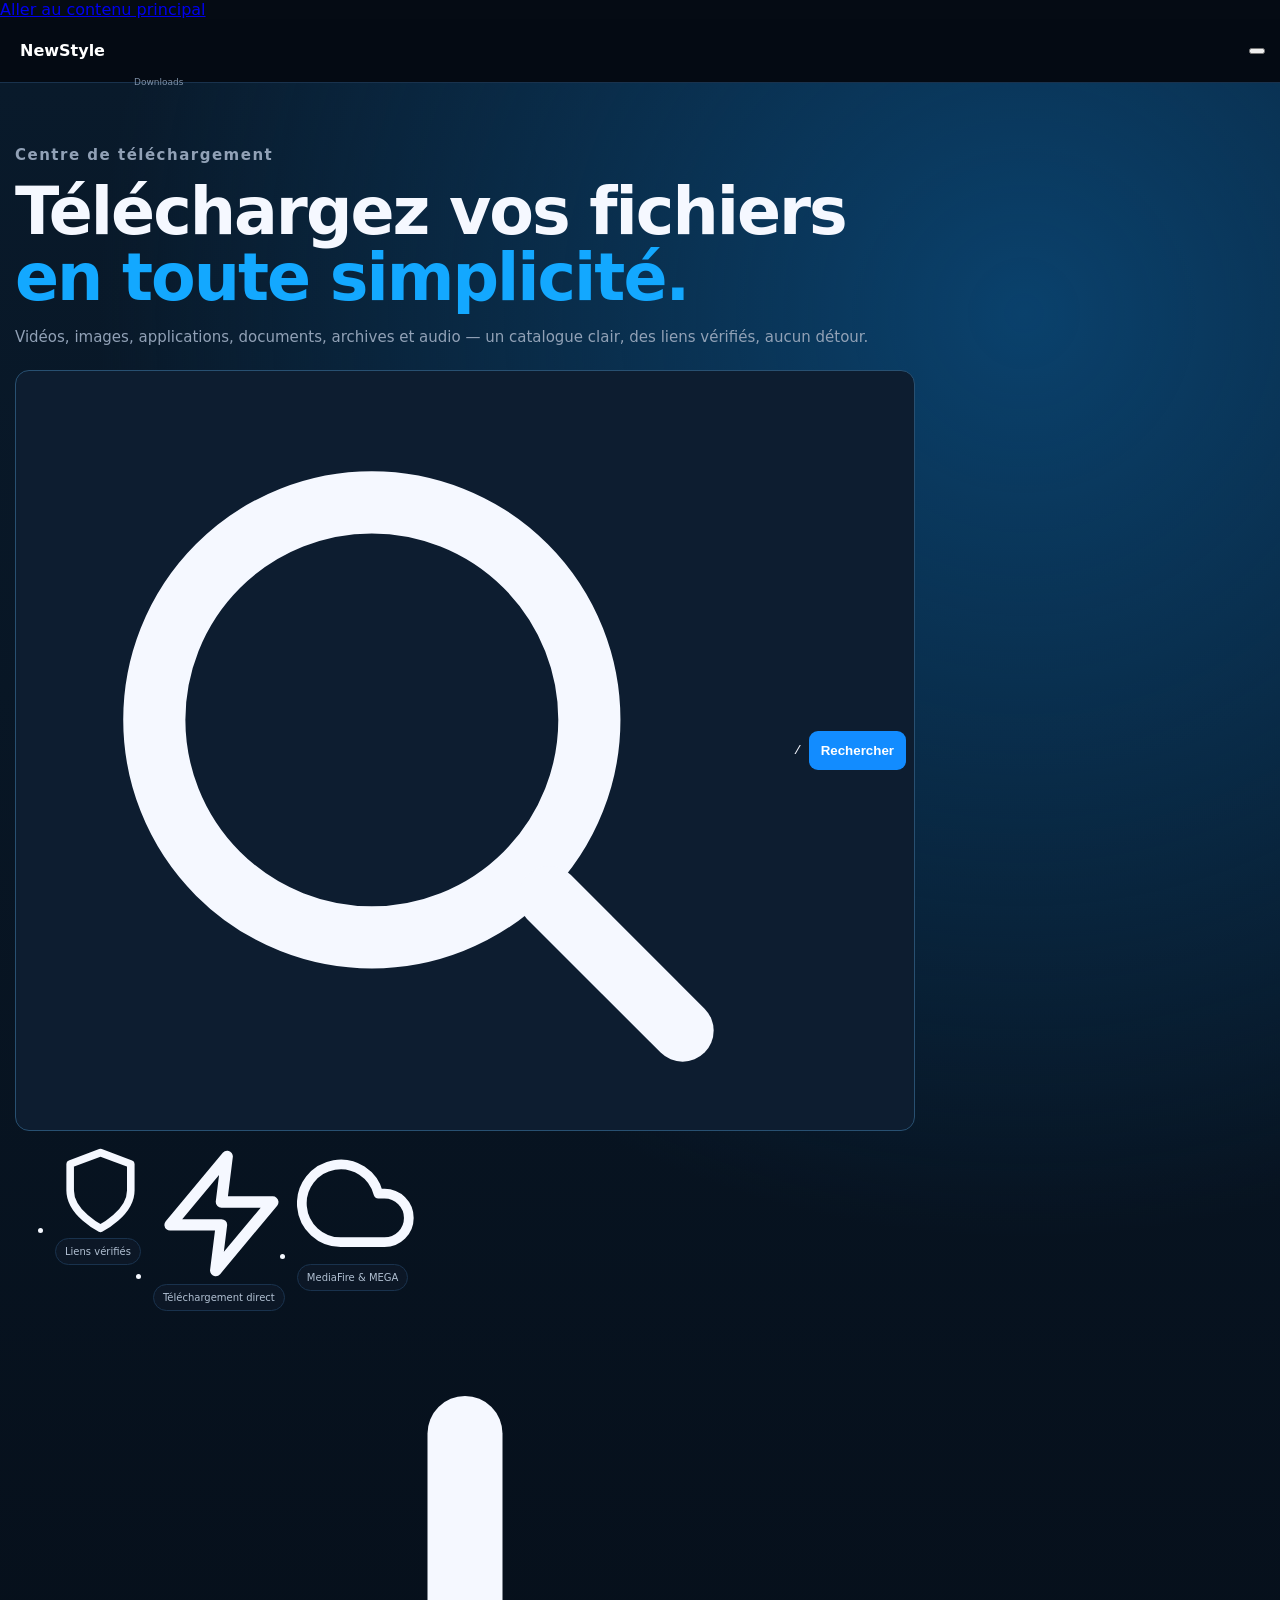
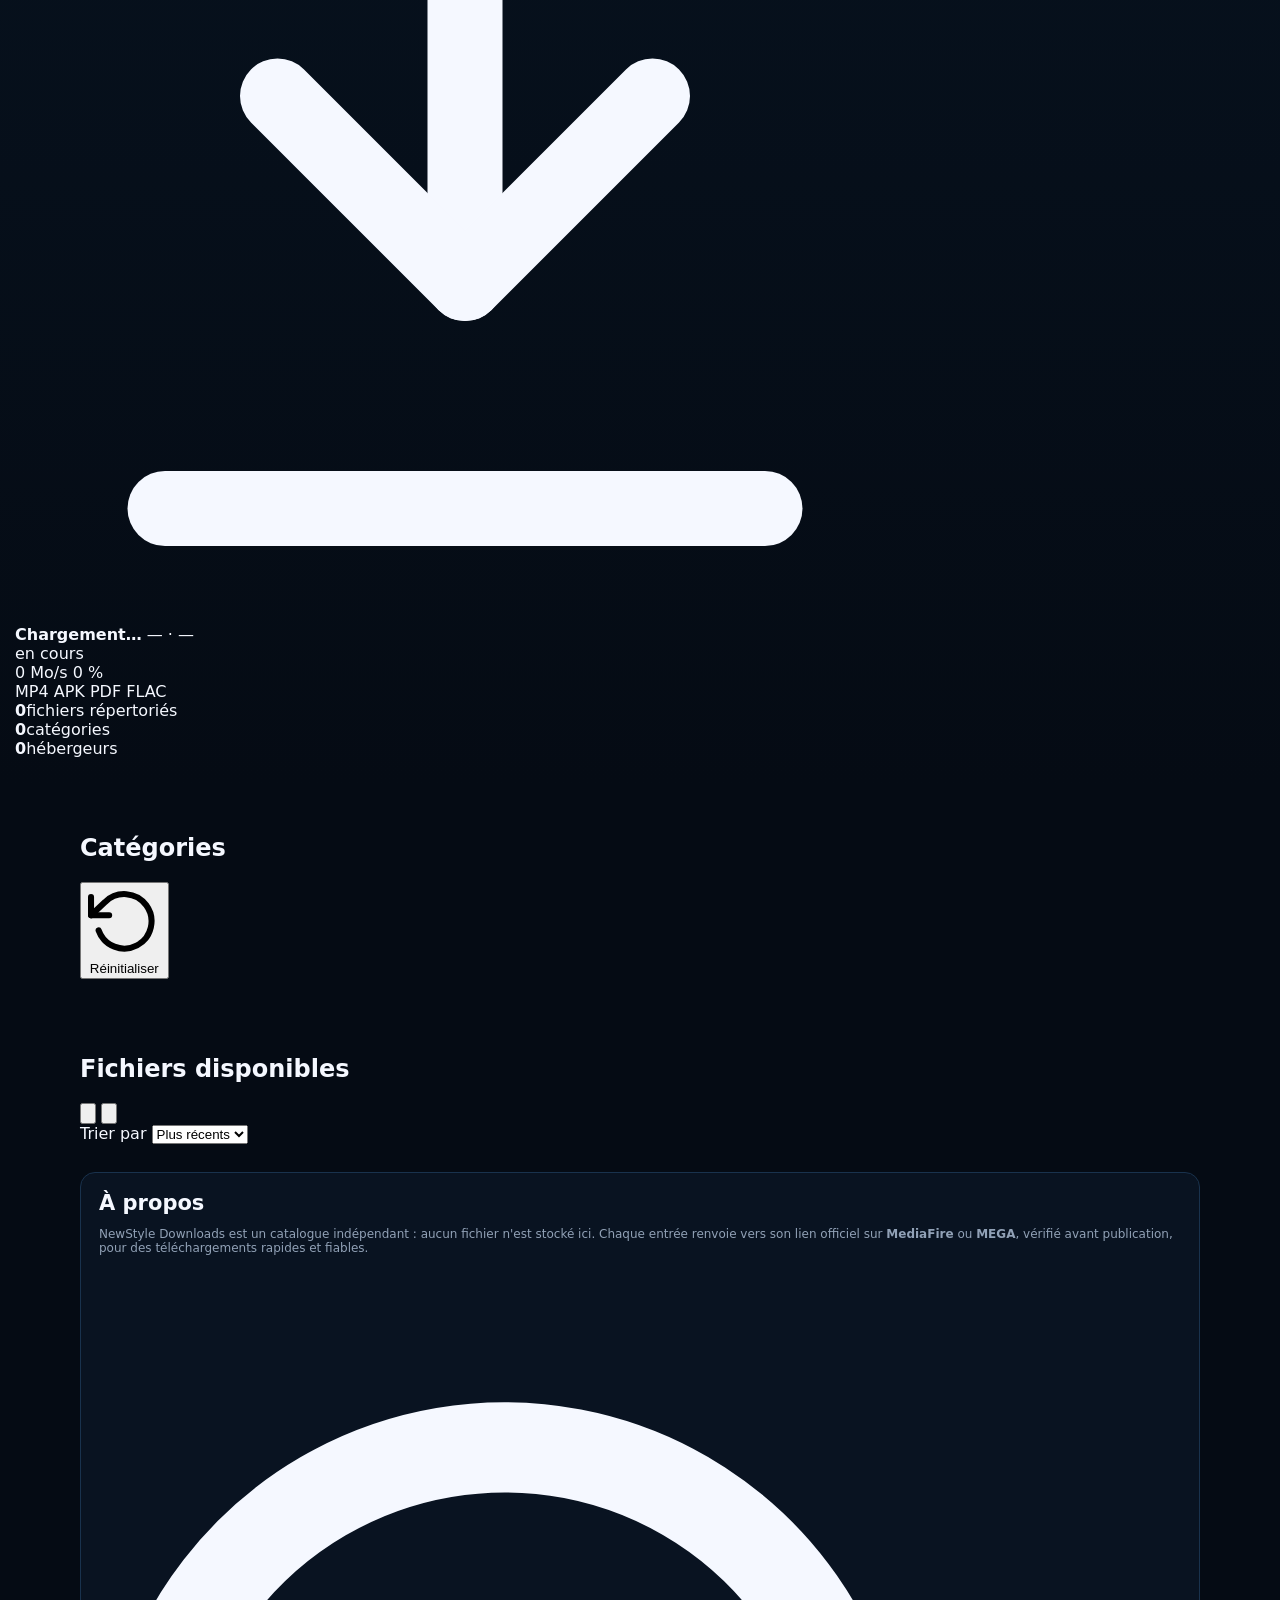
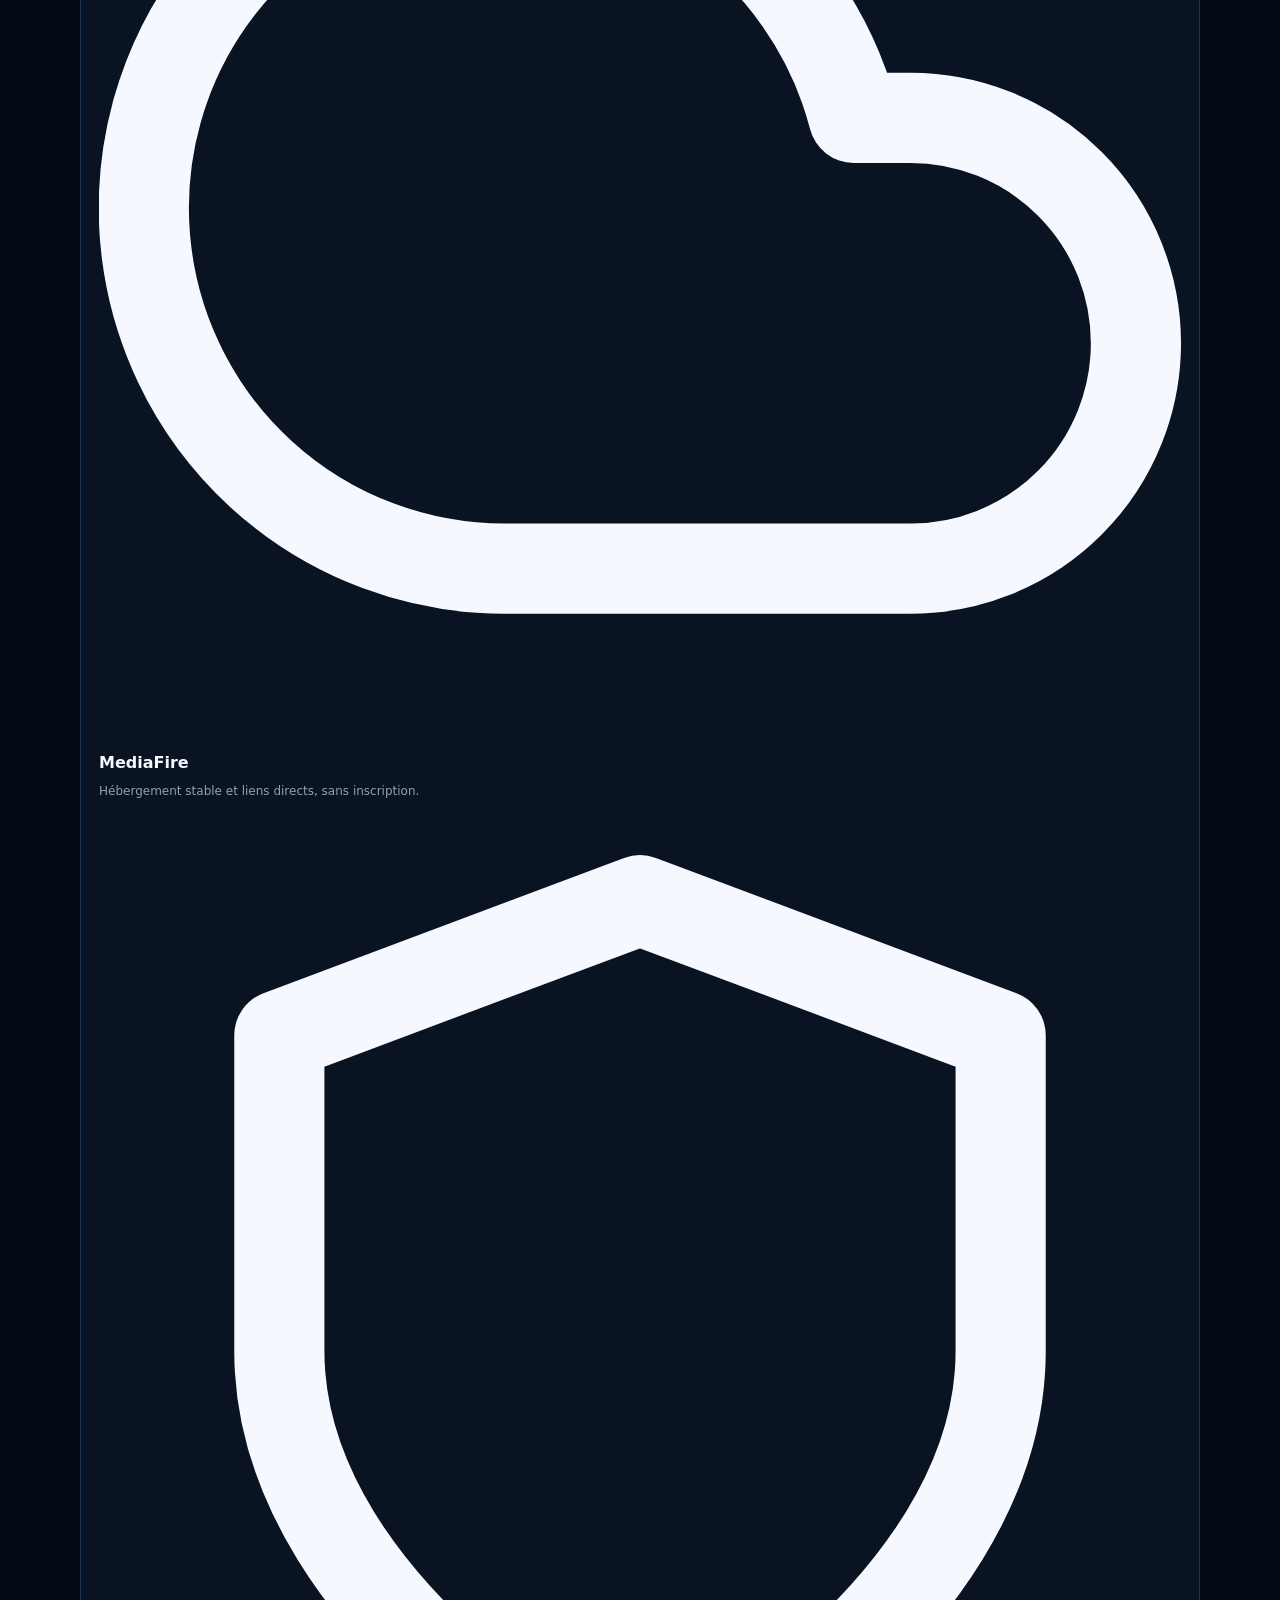
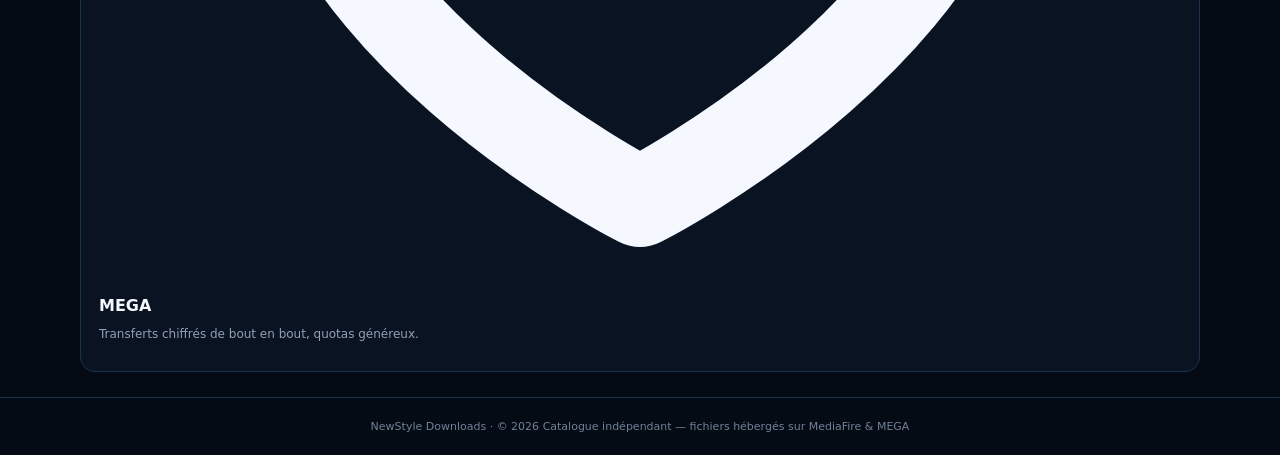
==== commit 85396617: "Update index.html" ====
--- a/index.html
+++ b/index.html
@@ -1,19 +1,203 @@
 <!doctype html>
 <html lang="fr">
 <head>
-<meta charset="UTF-8"><meta name="viewport" content="width=device-width,initial-scale=1,viewport-fit=cover">
-<meta name="theme-color" content="#07111f"><title>NewStyle Downloads</title><link rel="stylesheet" href="style.css">
+  <meta charset="UTF-8">
+  <meta name="viewport" content="width=device-width, initial-scale=1, viewport-fit=cover">
+  <meta name="theme-color" content="#07111f">
+  <meta name="description" content="NewStyle Downloads — catalogue de fichiers vérifiés : vidéos, images, applications, documents, archives et audio, hébergés sur MediaFire et MEGA.">
+  <meta property="og:title" content="NewStyle Downloads">
+  <meta property="og:description" content="Vidéos, images, applications, documents et archives — liens vérifiés, téléchargement direct.">
+  <meta property="og:type" content="website">
+  <title>NewStyle Downloads — Centre de téléchargement</title>
+
+  <link rel="icon" href="data:image/svg+xml,<svg xmlns='http://www.w3.org/2000/svg' viewBox='0 0 24 24'><rect width='24' height='24' rx='6' fill='%23f6b73c'/><path d='M12 5v9m-4-3 4 4 4-4' stroke='%23221604' stroke-width='2.2' stroke-linecap='round' stroke-linejoin='round' fill='none'/><path d='M6 20h12' stroke='%23221604' stroke-width='2.2' stroke-linecap='round'/></svg>">
+
+  <link rel="preconnect" href="https://fonts.googleapis.com">
+  <link rel="preconnect" href="https://fonts.gstatic.com" crossorigin>
+  <link href="https://fonts.googleapis.com/css2?family=Manrope:wght@400;600;700&family=Space+Grotesk:wght@500;600;700&family=JetBrains+Mono:wght@400;500&display=swap" rel="stylesheet">
+  <link rel="stylesheet" href="style.css">
 </head>
 <body>
-<header class="topbar"><a class="brand" href="#"><b>☁️ NewStyle</b><strong>Downloads</strong><small>Vos fichiers, notre priorité</small></a><button id="menu">☰</button></header>
-<nav id="nav"><a href="#home">Accueil</a><a href="#categories">Catégories</a><a href="#files">Fichiers</a><a href="#about">À propos</a></nav>
-<main id="home">
-<section class="hero"><span class="eyebrow">CENTRE DE TÉLÉCHARGEMENT</span><h1>Téléchargez vos fichiers<br><em>en toute simplicité.</em></h1><p>Vidéos, images, APK, PDF, archives et autres fichiers au même endroit.</p>
-<div class="search"><span>⌕</span><input id="search" maxlength="100" placeholder="Rechercher un fichier..."><button id="go">Rechercher</button></div>
-<div class="trust"><span>🛡️ Liens vérifiés</span><span>⚡ Rapide</span><span>☁️ MediaFire & MEGA</span></div></section>
-<section id="categories" class="section"><div class="head"><h2>Catégories</h2><button id="reset">Réinitialiser</button></div><div id="cats" class="cats"></div></section>
-<section id="files" class="section"><div class="head"><h2>Fichiers disponibles</h2><span id="count"></span></div><div id="grid" class="grid"></div><div id="empty" class="empty hidden">🔎<h3>Aucun fichier trouvé</h3><p>Essaie un autre mot-clé ou une autre catégorie.</p></div></section>
-<section id="about" class="about"><h2>À propos</h2><p>Les fichiers sont hébergés sur MediaFire ou MEGA. Cette application gère uniquement le catalogue et les liens de téléchargement.</p></section>
-</main><footer>NewStyle Downloads · © 2026</footer>
-<script src="app.js" defer></script>
-</body></html>+
+  <a class="skip" href="#main">Aller au contenu principal</a>
+
+  <!-- ================= En-tête ================= -->
+  <header class="topbar" id="topbar">
+    <a class="brand" href="#accueil" aria-label="NewStyle Downloads — accueil">
+      <span class="brand__mark" aria-hidden="true">
+        <svg viewBox="0 0 24 24" fill="none" stroke="currentColor" stroke-width="2.2" stroke-linecap="round" stroke-linejoin="round">
+          <path d="M12 4v12"/><path d="m6 11 6 6 6-6"/><path d="M4 21h16"/>
+        </svg>
+      </span>
+      <span class="brand__text"><b>NewStyle</b><small>Downloads</small></span>
+    </a>
+
+    <nav class="nav" id="nav" aria-label="Navigation principale">
+      <a class="nav__link is-active" href="#accueil">Accueil</a>
+      <a class="nav__link" href="#categories">Catégories</a>
+      <a class="nav__link" href="#fichiers">Fichiers</a>
+      <a class="nav__link" href="#apropos">À propos</a>
+    </nav>
+
+    <button class="menu-btn" id="menuBtn" type="button" aria-expanded="false" aria-controls="nav" aria-label="Ouvrir le menu">
+      <span class="menu-btn__bar"></span>
+      <span class="menu-btn__bar"></span>
+      <span class="menu-btn__bar"></span>
+    </button>
+  </header>
+
+  <main id="main" tabindex="-1">
+
+    <!-- ================= Hero ================= -->
+    <section class="hero" id="accueil">
+      <div class="hero__inner">
+        <div class="hero__content">
+          <p class="eyebrow"><span class="eyebrow__dot"></span>Centre de téléchargement</p>
+          <h1 class="hero__title">Téléchargez vos fichiers <em>en toute simplicité.</em></h1>
+          <p class="hero__lead">Vidéos, images, applications, documents, archives et audio — un catalogue clair, des liens vérifiés, aucun détour.</p>
+
+          <form class="search" id="searchForm" role="search" autocomplete="off">
+            <svg viewBox="0 0 24 24" fill="none" stroke="currentColor" stroke-width="2" stroke-linecap="round" stroke-linejoin="round" aria-hidden="true"><circle cx="11" cy="11" r="7"/><path d="m21 21-4.3-4.3"/></svg>
+            <input id="searchInput" type="search" maxlength="100" placeholder="Rechercher un fichier, une catégorie…" aria-label="Rechercher un fichier">
+            <kbd>/</kbd>
+            <button class="search__btn" type="submit">Rechercher</button>
+          </form>
+
+          <ul class="trust">
+            <li>
+              <svg viewBox="0 0 24 24" fill="none" stroke="currentColor" stroke-width="2" stroke-linecap="round" stroke-linejoin="round" aria-hidden="true"><path d="M12 22s8-4 8-10V5l-8-3-8 3v7c0 6 8 10 8 10z"/></svg>
+              <span>Liens vérifiés</span>
+            </li>
+            <li>
+              <svg viewBox="0 0 24 24" fill="none" stroke="currentColor" stroke-width="2" stroke-linecap="round" stroke-linejoin="round" aria-hidden="true"><path d="M13 2 3 14h9l-1 8 10-12h-9l1-8z"/></svg>
+              <span>Téléchargement direct</span>
+            </li>
+            <li>
+              <svg viewBox="0 0 24 24" fill="none" stroke="currentColor" stroke-width="2" stroke-linecap="round" stroke-linejoin="round" aria-hidden="true"><path d="M18 10h-1.26A8 8 0 1 0 9 20h9a5 5 0 0 0 0-10z"/></svg>
+              <span>MediaFire &amp; MEGA</span>
+            </li>
+          </ul>
+        </div>
+
+        <div class="hero__visual" aria-hidden="true">
+          <div class="dl-card" id="dlCard">
+            <div class="dl-card__head">
+              <span class="dl-card__icon">
+                <svg viewBox="0 0 24 24" fill="none" stroke="currentColor" stroke-width="2" stroke-linecap="round" stroke-linejoin="round"><path d="M12 3v12"/><path d="m7 10 5 5 5-5"/><path d="M4 21h16"/></svg>
+              </span>
+              <div class="dl-card__meta">
+                <strong id="dlName">Chargement…</strong>
+                <span id="dlMeta">— · —</span>
+              </div>
+              <span class="dl-card__badge" id="dlBadge">en cours</span>
+            </div>
+            <div class="dl-card__bar"><span class="dl-card__progress" id="dlBar"></span></div>
+            <div class="dl-card__foot">
+              <span id="dlSpeed">0 Mo/s</span>
+              <span id="dlPct">0 %</span>
+            </div>
+          </div>
+          <span class="chip chip--accent">MP4</span>
+          <span class="chip">APK</span>
+          <span class="chip">PDF</span>
+          <span class="chip">FLAC</span>
+        </div>
+      </div>
+
+      <div class="hero__stats">
+        <div><strong data-stat="files">0</strong><span>fichiers répertoriés</span></div>
+        <div><strong data-stat="cats">0</strong><span>catégories</span></div>
+        <div><strong data-stat="hosts">0</strong><span>hébergeurs</span></div>
+      </div>
+    </section>
+
+    <!-- ================= Catégories ================= -->
+    <section class="section" id="categories">
+      <div class="section__head reveal">
+        <h2 class="section__title">Catégories</h2>
+        <button class="btn btn--ghost" id="resetBtn" type="button">
+          <svg viewBox="0 0 24 24" fill="none" stroke="currentColor" stroke-width="2" stroke-linecap="round" stroke-linejoin="round" aria-hidden="true"><path d="M1 4v6h6"/><path d="M3.51 15a9 9 0 1 0 2.13-9.36L1 10"/></svg>
+          <span>Réinitialiser</span>
+        </button>
+      </div>
+      <div class="cats reveal" id="cats" role="group" aria-label="Filtrer par catégorie"></div>
+    </section>
+
+    <!-- ================= Fichiers ================= -->
+    <section class="section" id="fichiers">
+      <div class="section__head reveal">
+        <h2 class="section__title">Fichiers disponibles</h2>
+        <p class="count" id="count" aria-live="polite"></p>
+      </div>
+
+      <div class="toolbar reveal">
+        <div class="view-toggle" id="viewToggle" role="group" aria-label="Mode d'affichage">
+          <button type="button" data-view="grid" class="is-active" aria-label="Vue grille">
+            <svg viewBox="0 0 24 24" fill="none" stroke="currentColor" stroke-width="2" stroke-linecap="round" stroke-linejoin="round" aria-hidden="true"><rect x="3" y="3" width="7" height="7" rx="1.5"/><rect x="14" y="3" width="7" height="7" rx="1.5"/><rect x="3" y="14" width="7" height="7" rx="1.5"/><rect x="14" y="14" width="7" height="7" rx="1.5"/></svg>
+          </button>
+          <button type="button" data-view="list" aria-label="Vue liste">
+            <svg viewBox="0 0 24 24" fill="none" stroke="currentColor" stroke-width="2" stroke-linecap="round" stroke-linejoin="round" aria-hidden="true"><path d="M8 6h13"/><path d="M8 12h13"/><path d="M8 18h13"/><path d="M3 6h.01"/><path d="M3 12h.01"/><path d="M3 18h.01"/></svg>
+          </button>
+        </div>
+        <label class="sort">
+          <span>Trier par</span>
+          <select id="sortSelect" aria-label="Trier les fichiers">
+            <option value="recent">Plus récents</option>
+            <option value="name">Nom (A–Z)</option>
+            <option value="size">Poids</option>
+            <option value="downloads">Populaires</option>
+          </select>
+        </label>
+      </div>
+
+      <div class="grid" id="grid"></div>
+
+      <div class="empty hidden" id="empty">
+        <div class="empty__icon">
+          <svg viewBox="0 0 24 24" fill="none" stroke="currentColor" stroke-width="2" stroke-linecap="round" stroke-linejoin="round" aria-hidden="true"><circle cx="11" cy="11" r="7"/><path d="m21 21-4.3-4.3"/></svg>
+        </div>
+        <h3>Aucun fichier trouvé</h3>
+        <p>Essayez un autre mot-clé ou choisissez une autre catégorie.</p>
+        <button class="btn" id="emptyReset" type="button">
+          <svg viewBox="0 0 24 24" fill="none" stroke="currentColor" stroke-width="2" stroke-linecap="round" stroke-linejoin="round" aria-hidden="true"><path d="M1 4v6h6"/><path d="M3.51 15a9 9 0 1 0 2.13-9.36L1 10"/></svg>
+          <span>Réinitialiser les filtres</span>
+        </button>
+      </div>
+
+      <noscript>
+        <div class="empty" style="margin-top:18px">
+          <h3>JavaScript est désactivé</h3>
+          <p>Activez JavaScript pour parcourir et filtrer le catalogue de fichiers.</p>
+        </div>
+      </noscript>
+    </section>
+
+    <!-- ================= À propos ================= -->
+    <section class="section about" id="apropos">
+      <div class="section__head reveal">
+        <h2 class="section__title">À propos</h2>
+      </div>
+      <p class="about__text reveal">NewStyle Downloads est un catalogue indépendant : aucun fichier n'est stocké ici. Chaque entrée renvoie vers son lien officiel sur <strong>MediaFire</strong> ou <strong>MEGA</strong>, vérifié avant publication, pour des téléchargements rapides et fiables.</p>
+      <div class="about__hosts reveal">
+        <div class="host">
+          <svg viewBox="0 0 24 24" fill="none" stroke="currentColor" stroke-width="2" stroke-linecap="round" stroke-linejoin="round" aria-hidden="true"><path d="M18 10h-1.26A8 8 0 1 0 9 20h9a5 5 0 0 0 0-10z"/></svg>
+          <div><strong>MediaFire</strong><p>Hébergement stable et liens directs, sans inscription.</p></div>
+        </div>
+        <div class="host">
+          <svg viewBox="0 0 24 24" fill="none" stroke="currentColor" stroke-width="2" stroke-linecap="round" stroke-linejoin="round" aria-hidden="true"><path d="M12 22s8-4 8-10V5l-8-3-8 3v7c0 6 8 10 8 10z"/></svg>
+          <div><strong>MEGA</strong><p>Transferts chiffrés de bout en bout, quotas généreux.</p></div>
+        </div>
+      </div>
+    </section>
+  </main>
+
+  <footer class="footer">
+    <span>NewStyle Downloads · © 2026</span>
+    <span class="footer__note">Catalogue indépendant — fichiers hébergés sur MediaFire &amp; MEGA</span>
+  </footer>
+
+  <div class="toast" id="toast" role="status" aria-live="polite"></div>
+
+  <script src="app.js" defer></script>
+</body>
+</html>
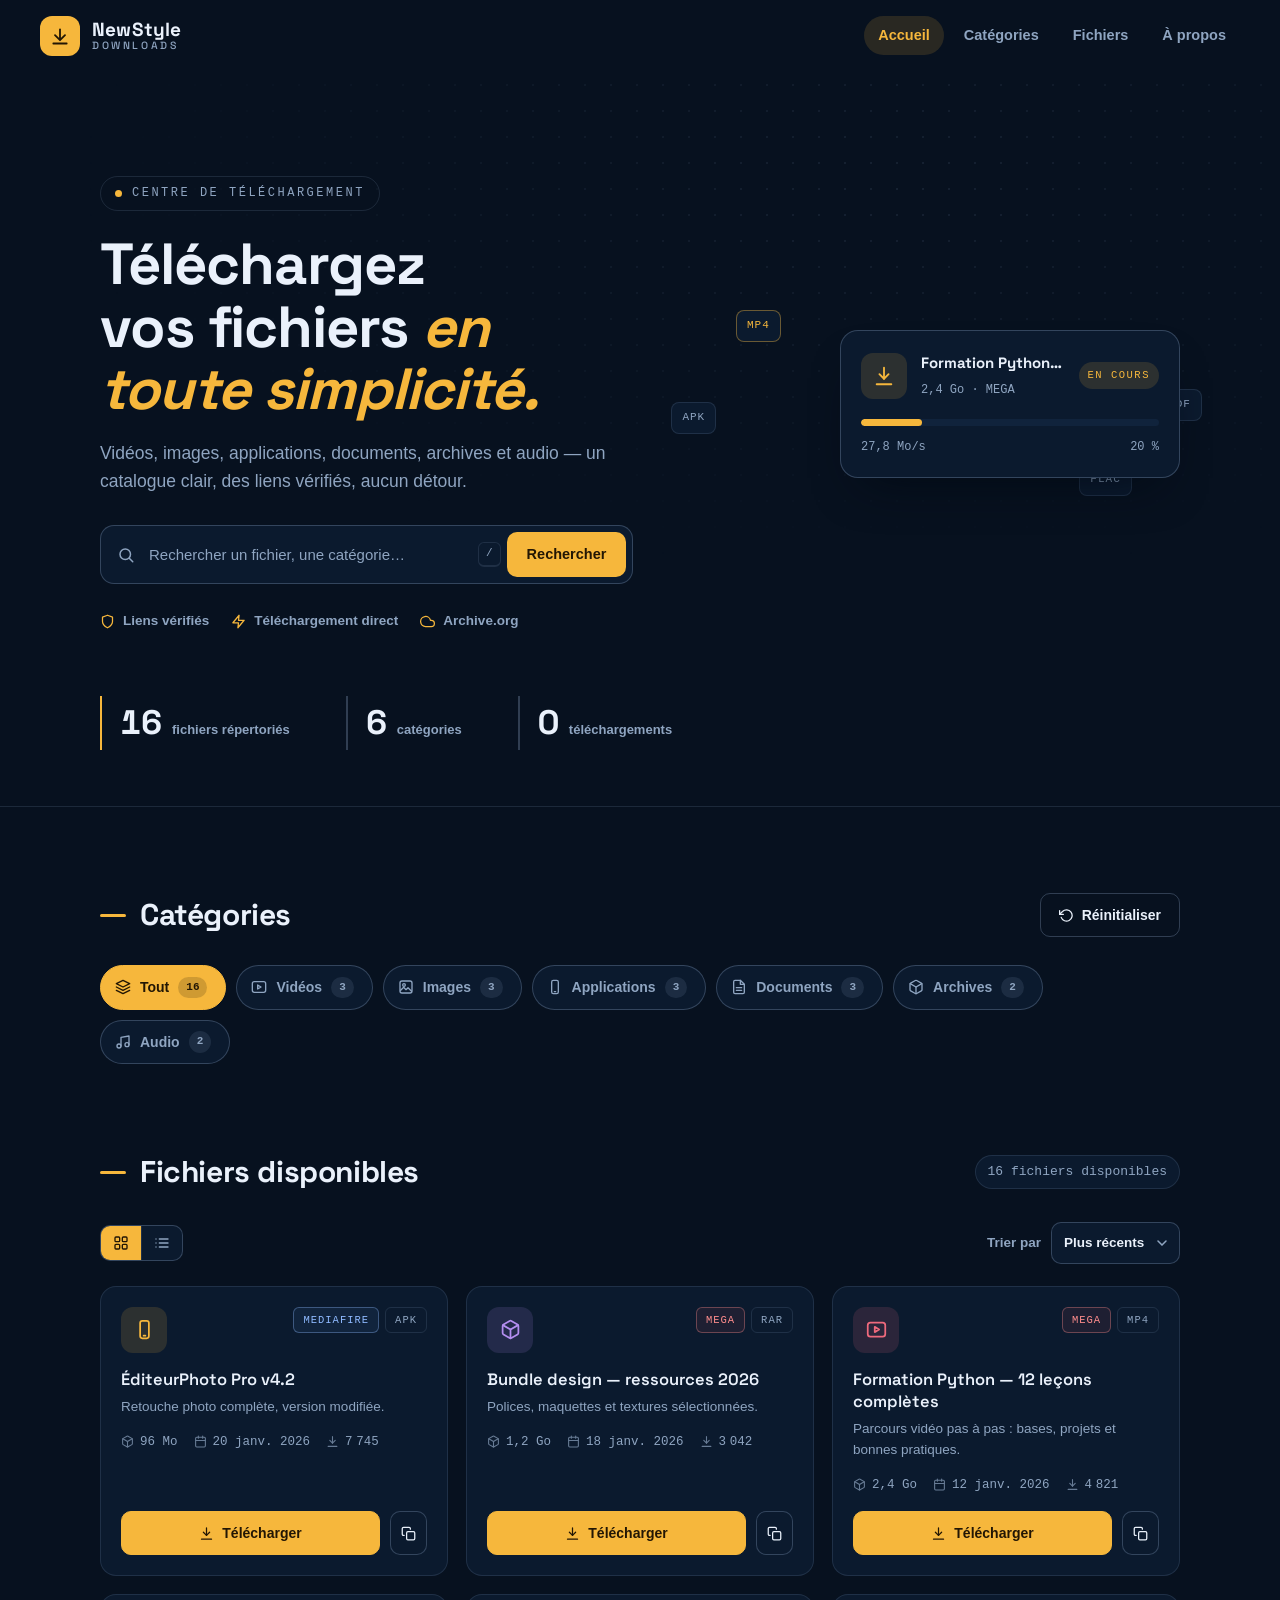
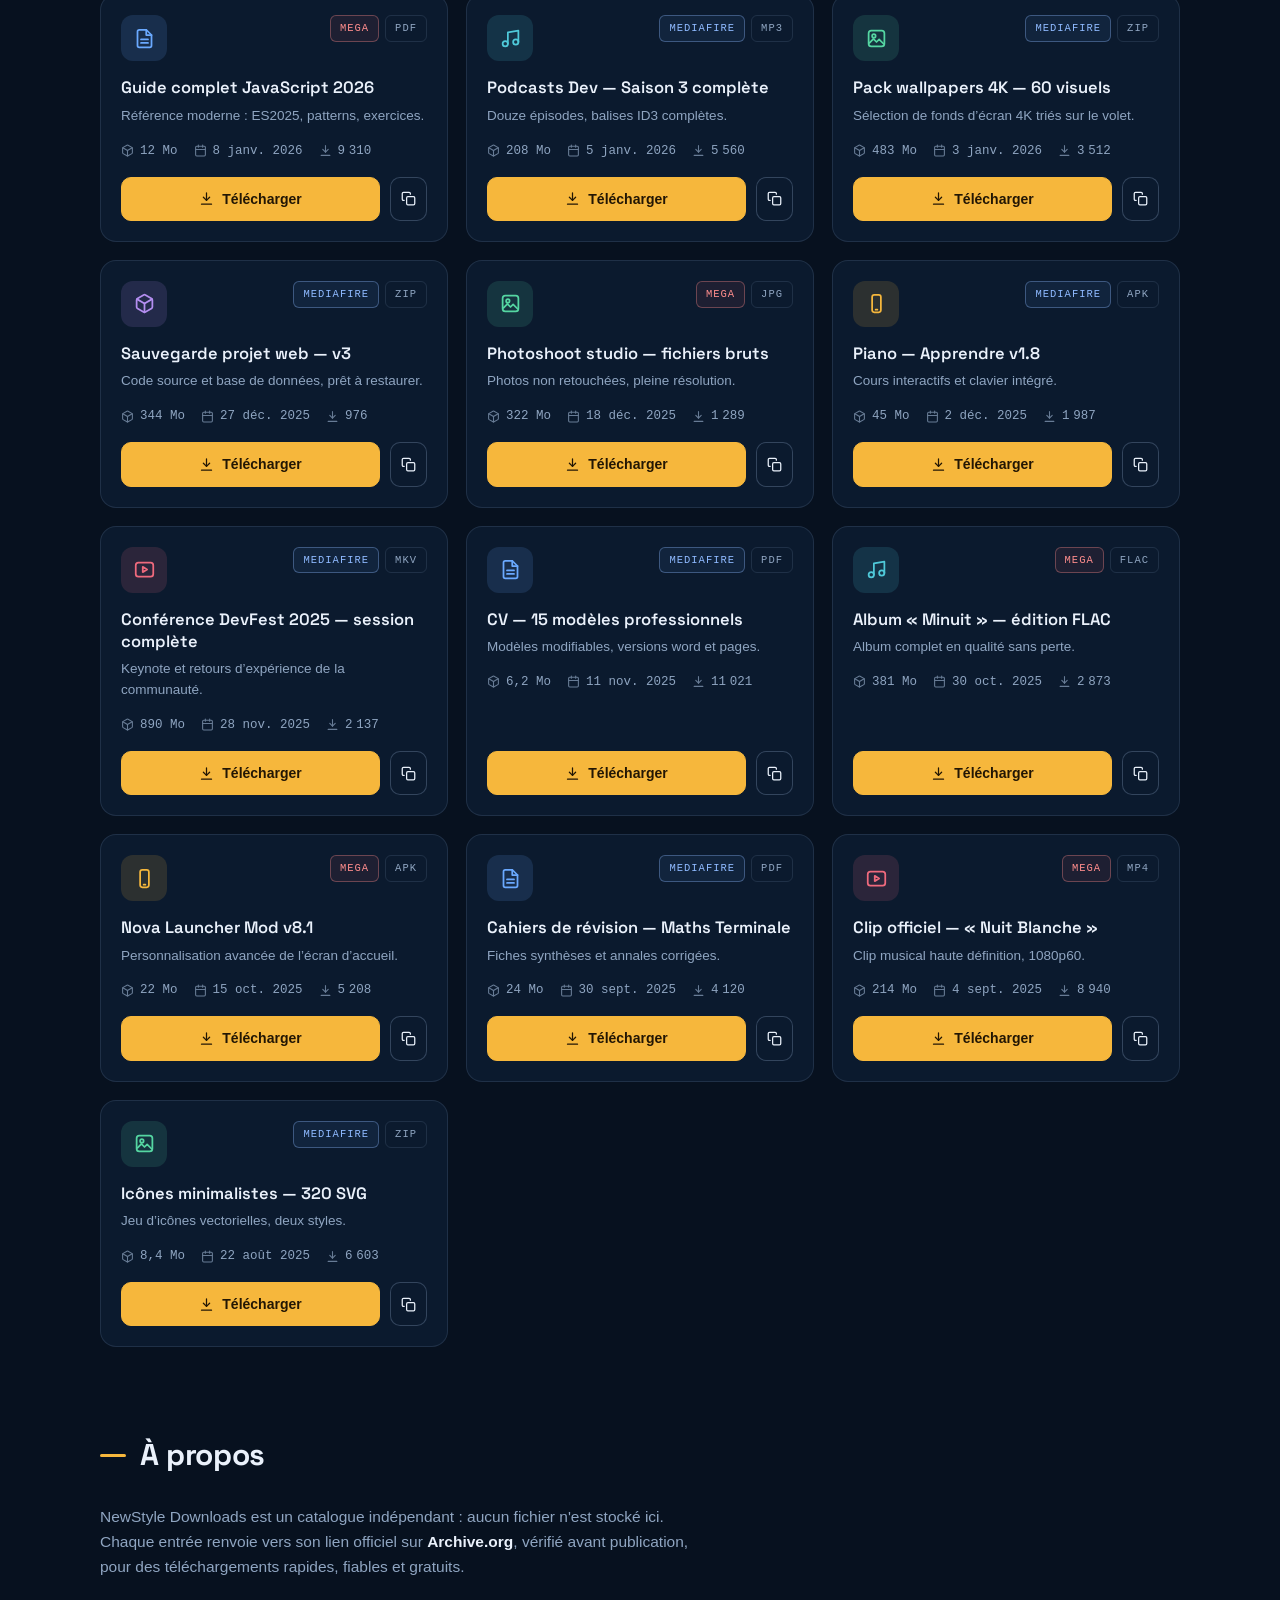
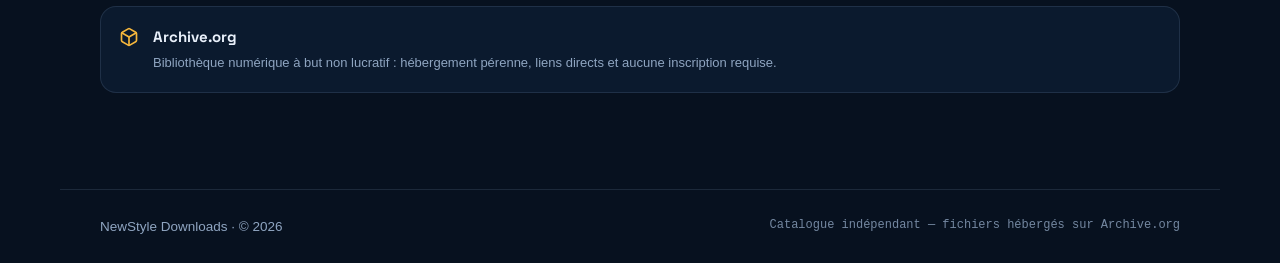
==== commit 8972f42a: "Update index.html" ====
--- a/index.html
+++ b/index.html
@@ -4,9 +4,9 @@
   <meta charset="UTF-8">
   <meta name="viewport" content="width=device-width, initial-scale=1, viewport-fit=cover">
   <meta name="theme-color" content="#07111f">
-  <meta name="description" content="NewStyle Downloads — catalogue de fichiers vérifiés : vidéos, images, applications, documents, archives et audio, hébergés sur MediaFire et MEGA.">
+  <meta name="description" content="NewStyle Downloads — catalogue de fichiers vérifiés : vidéos, images, applications, documents, archives et audio, hébergés sur Archive.org.">
   <meta property="og:title" content="NewStyle Downloads">
-  <meta property="og:description" content="Vidéos, images, applications, documents et archives — liens vérifiés, téléchargement direct.">
+  <meta property="og:description" content="Vidéos, images, applications, documents et archives — liens vérifiés sur Archive.org, téléchargement direct.">
   <meta property="og:type" content="website">
   <title>NewStyle Downloads — Centre de téléchargement</title>
 
@@ -74,7 +74,7 @@
             </li>
             <li>
               <svg viewBox="0 0 24 24" fill="none" stroke="currentColor" stroke-width="2" stroke-linecap="round" stroke-linejoin="round" aria-hidden="true"><path d="M18 10h-1.26A8 8 0 1 0 9 20h9a5 5 0 0 0 0-10z"/></svg>
-              <span>MediaFire &amp; MEGA</span>
+              <span>Archive.org</span>
             </li>
           </ul>
         </div>
@@ -107,7 +107,7 @@
       <div class="hero__stats">
         <div><strong data-stat="files">0</strong><span>fichiers répertoriés</span></div>
         <div><strong data-stat="cats">0</strong><span>catégories</span></div>
-        <div><strong data-stat="hosts">0</strong><span>hébergeurs</span></div>
+        <div><strong data-stat="downloads">0</strong><span>téléchargements</span></div>
       </div>
     </section>
 
@@ -177,15 +177,11 @@
       <div class="section__head reveal">
         <h2 class="section__title">À propos</h2>
       </div>
-      <p class="about__text reveal">NewStyle Downloads est un catalogue indépendant : aucun fichier n'est stocké ici. Chaque entrée renvoie vers son lien officiel sur <strong>MediaFire</strong> ou <strong>MEGA</strong>, vérifié avant publication, pour des téléchargements rapides et fiables.</p>
+      <p class="about__text reveal">NewStyle Downloads est un catalogue indépendant : aucun fichier n'est stocké ici. Chaque entrée renvoie vers son lien officiel sur <strong>Archive.org</strong>, vérifié avant publication, pour des téléchargements rapides, fiables et gratuits.</p>
       <div class="about__hosts reveal">
         <div class="host">
-          <svg viewBox="0 0 24 24" fill="none" stroke="currentColor" stroke-width="2" stroke-linecap="round" stroke-linejoin="round" aria-hidden="true"><path d="M18 10h-1.26A8 8 0 1 0 9 20h9a5 5 0 0 0 0-10z"/></svg>
-          <div><strong>MediaFire</strong><p>Hébergement stable et liens directs, sans inscription.</p></div>
-        </div>
-        <div class="host">
-          <svg viewBox="0 0 24 24" fill="none" stroke="currentColor" stroke-width="2" stroke-linecap="round" stroke-linejoin="round" aria-hidden="true"><path d="M12 22s8-4 8-10V5l-8-3-8 3v7c0 6 8 10 8 10z"/></svg>
-          <div><strong>MEGA</strong><p>Transferts chiffrés de bout en bout, quotas généreux.</p></div>
+          <svg viewBox="0 0 24 24" fill="none" stroke="currentColor" stroke-width="2" stroke-linecap="round" stroke-linejoin="round" aria-hidden="true"><path d="M21 16V8a2 2 0 0 0-1-1.73l-7-4a2 2 0 0 0-2 0l-7 4A2 2 0 0 0 3 8v8a2 2 0 0 0 1 1.73l7 4a2 2 0 0 0 2 0l7-4A2 2 0 0 0 21 16z"/><path d="M3.3 7 12 12l8.7-5"/><path d="M12 22V12"/></svg>
+          <div><strong>Archive.org</strong><p>Bibliothèque numérique à but non lucratif : hébergement pérenne, liens directs et aucune inscription requise.</p></div>
         </div>
       </div>
     </section>
@@ -193,10 +189,8 @@
 
   <footer class="footer">
     <span>NewStyle Downloads · © 2026</span>
-    <span class="footer__note">Catalogue indépendant — fichiers hébergés sur MediaFire &amp; MEGA</span>
+    <span class="footer__note">Catalogue indépendant — fichiers hébergés sur Archive.org</span>
   </footer>
-
-  <div class="toast" id="toast" role="status" aria-live="polite"></div>
 
   <script src="app.js" defer></script>
 </body>
--- a/style.css
+++ b/style.css
@@ -1 +1,461 @@
-*{box-sizing:border-box}:root{--bg:#050b14;--p:#0c1827;--line:#19324d;--txt:#f5f8ff;--mut:#91a1b6;--blue:#128cff}html{scroll-behavior:smooth}body{margin:0;background:var(--bg);color:var(--txt);font-family:system-ui,-apple-system,Segoe UI,sans-serif}.topbar{height:64px;position:sticky;top:0;z-index:5;background:#050b14ee;backdrop-filter:blur(14px);border-bottom:1px solid var(--line);display:flex;align-items:center;justify-content:space-between;padding:0 15px}.brand{display:flex;align-items:center;gap:5px;text-decoration:none;font-size:16px}.brand b{color:#fff}.brand strong{color:#159eff}.brand small{position:absolute;margin:36px 0 0 29px;color:#7e90a7;font-size:9px}#menu{background:var(--p);color:white;border:1px solid var(--line);border-radius:9px;padding:9px 11px;font-size:18px}nav{display:none;position:fixed;top:64px;left:0;right:0;background:#091321;z-index:4;padding:10px;border-bottom:1px solid var(--line)}nav.open{display:grid}nav a{padding:13px;color:#cbd7e7;text-decoration:none}.hero{padding:48px 15px 28px;background:radial-gradient(circle at 80% 10%,#0a416c,transparent 40%),linear-gradient(#091a2b,#050b14)}.hero>*{max-width:900px}.eyebrow{font-size:11px;letter-spacing:1.5px;color:#19a6ff;font-weight:800}.hero h1{font-size:clamp(38px,10vw,65px);line-height:1.02;letter-spacing:-2px;margin:10px 0 16px}.hero em{font-style:normal;color:#13a8ff}.hero p{color:var(--mut);font-size:15px}.search{display:flex;gap:7px;align-items:center;background:#0d1d30;border:1px solid #285071;border-radius:14px;padding:7px 8px 7px 14px;margin-top:24px}.search input{flex:1;min-width:0;background:none;border:0;outline:0;color:white;font-size:14px}.search button{background:var(--blue);color:#fff;border:0;border-radius:9px;padding:12px;font-weight:800}.trust{display:flex;flex-wrap:wrap;gap:7px;margin-top:14px}.trust span{font-size:10px;color:#b1c0d2;background:#0c1726;border:1px solid var(--line);border-radius:99px;padding:7px 9px}.section,.about{width:min(1120px,calc(100% - 28px));margin:auto;padding:28px 0}.head{display:flex;justify-content:space-between;align-items:center;margin-bottom:13px}.head h2,.about h2{font-size:21px;margin:0}.head button,.head span{background:none;border:0;color:#8da0b7;font-size:11px}.cats{display:grid;grid-template-columns:repeat(3,1fr);gap:8px}.cat{border:1px solid var(--line);background:var(--p);border-radius:12px;padding:13px 6px;text-align:center;color:#aebdd0;cursor:pointer}.cat.active{border-color:var(--blue);background:#092b48;color:white}.cat i{display:block;font-style:normal;font-size:22px}.cat small{font-size:9px}.grid{display:grid;grid-template-columns:1fr;gap:12px}.card{overflow:hidden;border:1px solid var(--line);background:linear-gradient(160deg,#0d1929,#09121f);border-radius:15px}.thumb{height:150px;background:#07101b;display:grid;place-items:center;position:relative;overflow:hidden}.thumb img{width:100%;height:100%;object-fit:cover}.ico{font-size:52px}.badge{position:absolute;bottom:9px;left:9px;background:#000b;color:#fff;padding:4px 7px;border-radius:6px;font-size:10px}.body{padding:13px}.body h3{font-size:16px;margin:0 0 5px;white-space:nowrap;overflow:hidden;text-overflow:ellipsis}.desc{font-size:12px;color:var(--mut);min-height:35px;margin:0}.meta{display:flex;justify-content:space-between;color:#8294aa;font-size:10px;margin:10px 0}.actions{display:grid;grid-template-columns:1fr 1fr;gap:7px}.actions a{padding:10px;border-radius:9px;text-align:center;text-decoration:none;font-size:11px;font-weight:800}.dl{background:var(--blue);color:white}.prov{border:1px solid var(--line);color:#b8c7d8}.empty{text-align:center;color:var(--mut);padding:45px}.hidden{display:none}.about{background:#091321;border:1px solid var(--line);border-radius:15px;padding:18px;margin-bottom:25px}.about p{color:var(--mut);font-size:12px}footer{border-top:1px solid var(--line);padding:22px 15px;color:#708198;font-size:11px;text-align:center}@media(min-width:650px){.grid{grid-template-columns:repeat(2,1fr)}.cats{grid-template-columns:repeat(6,1fr)}}@media(min-width:950px){.grid{grid-template-columns:repeat(3,1fr)}}+/* ============================================================
+   NewStyle Downloads — style.css
+   Thème sombre · Space Grotesk / Manrope / JetBrains Mono
+   ============================================================ */
+
+/* ---------- 1. Base ---------- */
+*, *::before, *::after { box-sizing: border-box; margin: 0; padding: 0; }
+
+:root {
+  color-scheme: dark;
+  --bg: #07111f;
+  --surface: #0b1a2e;
+  --surface-2: #10233c;
+  --border: rgba(154, 180, 216, .14);
+  --border-strong: rgba(154, 180, 216, .28);
+  --text: #eaf1fb;
+  --muted: #8fa5c1;
+  --accent: #f6b73c;
+  --accent-soft: rgba(246, 183, 60, .14);
+  --accent-ink: #221604;
+  --ok: #55d6a2;
+  --radius: 16px;
+  --radius-sm: 10px;
+  --shadow: 0 24px 48px -24px rgba(2, 8, 18, .85);
+  --font-display: 'Space Grotesk', sans-serif;
+  --font-body: 'Manrope', sans-serif;
+  --font-mono: 'JetBrains Mono', monospace;
+  --container: 1160px;
+  --header-h: 72px;
+}
+
+html { scroll-behavior: smooth; scroll-padding-top: calc(var(--header-h) + 20px); }
+
+body {
+  font-family: var(--font-body);
+  background: var(--bg);
+  color: var(--text);
+  line-height: 1.6;
+  min-height: 100vh;
+  -webkit-font-smoothing: antialiased;
+}
+
+::selection { background: var(--accent); color: var(--accent-ink); }
+img, svg { display: block; }
+button, input, select { font: inherit; color: inherit; }
+a { color: inherit; text-decoration: none; }
+ul { list-style: none; }
+
+:focus-visible { outline: 2px solid var(--accent); outline-offset: 3px; border-radius: 4px; }
+
+::-webkit-scrollbar { width: 10px; height: 10px; }
+::-webkit-scrollbar-thumb { background: var(--surface-2); border-radius: 99px; border: 2px solid var(--bg); }
+::-webkit-scrollbar-track { background: transparent; }
+
+.hidden { display: none !important; }
+
+/* Lien d'évitement (accessibilité clavier) */
+.skip {
+  position: fixed; top: -60px; left: 16px; z-index: 100;
+  background: var(--accent); color: var(--accent-ink);
+  padding: 10px 16px; border-radius: 8px; font-weight: 700;
+  transition: top .2s;
+}
+.skip:focus { top: 12px; }
+
+/* ---------- 2. En-tête ---------- */
+.topbar {
+  position: sticky; top: 0; z-index: 50;
+  height: var(--header-h);
+  display: flex; align-items: center; justify-content: space-between; gap: 24px;
+  padding: 0 clamp(16px, 4vw, 40px);
+  border-bottom: 1px solid transparent;
+  transition: background .3s, border-color .3s;
+}
+.topbar.scrolled {
+  background: rgba(7, 17, 31, .84);
+  -webkit-backdrop-filter: blur(14px);
+  backdrop-filter: blur(14px);
+  border-bottom-color: var(--border);
+}
+
+.brand { display: flex; align-items: center; gap: 12px; }
+.brand__mark {
+  width: 40px; height: 40px; border-radius: 12px; flex: none;
+  background: var(--accent); color: var(--accent-ink);
+  display: grid; place-items: center;
+}
+.brand__mark svg { width: 20px; height: 20px; }
+.brand__text { display: flex; flex-direction: column; line-height: 1.15; font-family: var(--font-display); }
+.brand__text b { font-size: 19px; font-weight: 700; letter-spacing: .2px; }
+.brand__text small { font-size: 10.5px; color: var(--muted); letter-spacing: 2.6px; text-transform: uppercase; font-weight: 500; }
+
+.nav { display: flex; gap: 6px; }
+.nav__link {
+  padding: 8px 14px; border-radius: 999px;
+  color: var(--muted); font-weight: 600; font-size: 14.5px;
+  transition: color .2s, background .2s;
+}
+.nav__link:hover { color: var(--text); background: rgba(154, 180, 216, .08); }
+.nav__link.is-active { color: var(--accent); background: var(--accent-soft); }
+
+.menu-btn {
+  display: none; flex-direction: column; gap: 5px;
+  padding: 11px 10px; background: none; cursor: pointer;
+  border: 1px solid var(--border-strong); border-radius: var(--radius-sm);
+}
+.menu-btn__bar { width: 20px; height: 2px; background: var(--text); border-radius: 2px; transition: transform .3s, opacity .3s; }
+.menu-btn[aria-expanded="true"] .menu-btn__bar:nth-child(1) { transform: translateY(7px) rotate(45deg); }
+.menu-btn[aria-expanded="true"] .menu-btn__bar:nth-child(2) { opacity: 0; }
+.menu-btn[aria-expanded="true"] .menu-btn__bar:nth-child(3) { transform: translateY(-7px) rotate(-45deg); }
+
+/* ---------- 3. Hero ---------- */
+.hero { position: relative; overflow: hidden; border-bottom: 1px solid var(--border); }
+.hero::before {
+  content: ""; position: absolute; inset: 0; pointer-events: none;
+  background-image: radial-gradient(rgba(154, 180, 216, .10) 1px, transparent 1.4px);
+  background-size: 26px 26px;
+  -webkit-mask-image: radial-gradient(ellipse 90% 75% at 70% 15%, #000, transparent 72%);
+  mask-image: radial-gradient(ellipse 90% 75% at 70% 15%, #000, transparent 72%);
+}
+
+.hero__inner {
+  position: relative;
+  max-width: var(--container); margin: 0 auto;
+  padding: clamp(56px, 9vw, 104px) clamp(16px, 4vw, 40px) clamp(40px, 6vw, 64px);
+  display: grid; grid-template-columns: 1.05fr .95fr;
+  gap: clamp(32px, 5vw, 72px); align-items: center;
+}
+.hero__content { min-width: 0; }
+.hero__content > * { animation: rise .6s cubic-bezier(.22, .68, .34, 1) backwards; }
+.hero__content > *:nth-child(1) { animation-delay: .05s; }
+.hero__content > *:nth-child(2) { animation-delay: .12s; }
+.hero__content > *:nth-child(3) { animation-delay: .2s; }
+.hero__content > *:nth-child(4) { animation-delay: .28s; }
+.hero__content > *:nth-child(5) { animation-delay: .36s; }
+@keyframes rise { from { opacity: 0; transform: translateY(16px); } }
+
+.eyebrow {
+  display: inline-flex; align-items: center; gap: 10px;
+  font-family: var(--font-mono); font-size: 12px;
+  letter-spacing: 2.5px; text-transform: uppercase; color: var(--muted);
+  border: 1px solid var(--border); border-radius: 999px; padding: 7px 14px;
+}
+.eyebrow__dot { width: 7px; height: 7px; border-radius: 50%; background: var(--accent); animation: pulse 2.4s infinite; }
+@keyframes pulse { 0%, 100% { box-shadow: 0 0 0 0 rgba(246, 183, 60, .45); } 55% { box-shadow: 0 0 0 6px transparent; } }
+
+.hero__title {
+  font-family: var(--font-display); font-weight: 700;
+  font-size: clamp(34px, 5.2vw, 58px); line-height: 1.08; letter-spacing: -1px;
+  margin: 22px 0 18px; text-wrap: balance;
+}
+.hero__title em { font-style: italic; color: var(--accent); }
+.hero__lead { color: var(--muted); font-size: clamp(15px, 1.6vw, 17.5px); max-width: 52ch; }
+
+.search {
+  margin-top: 30px; width: 100%; max-width: 560px;
+  display: flex; align-items: center; gap: 6px;
+  background: var(--surface); border: 1px solid var(--border-strong);
+  border-radius: 14px; padding: 6px 6px 6px 16px;
+  transition: border-color .2s, box-shadow .2s;
+}
+.search:focus-within { border-color: var(--accent); box-shadow: 0 0 0 4px var(--accent-soft); }
+.search > svg { width: 18px; height: 18px; color: var(--muted); flex: none; }
+.search input {
+  flex: 1; min-width: 0; background: none; border: none; outline: none;
+  padding: 10px 8px; font-size: 15px; color: var(--text);
+}
+.search input::placeholder { color: var(--muted); }
+.search kbd {
+  font-family: var(--font-mono); font-size: 11px; color: var(--muted); flex: none;
+  border: 1px solid var(--border); border-bottom-width: 2px;
+  border-radius: 6px; padding: 2px 7px;
+}
+.search__btn {
+  flex: none; background: var(--accent); color: var(--accent-ink);
+  font-weight: 700; font-size: 14.5px; border: none;
+  border-radius: var(--radius-sm); padding: 11px 20px; cursor: pointer;
+  transition: filter .2s, transform .15s;
+}
+.search__btn:hover { filter: brightness(1.08); }
+.search__btn:active { transform: scale(.97); }
+
+.trust { display: flex; flex-wrap: wrap; gap: 10px 22px; margin-top: 26px; color: var(--muted); font-size: 13.5px; font-weight: 600; }
+.trust li { display: flex; align-items: center; gap: 8px; }
+.trust svg { width: 15px; height: 15px; color: var(--accent); }
+
+/* --- Carte de téléchargement animée --- */
+.hero__visual { position: relative; }
+.dl-card {
+  position: relative; z-index: 1;
+  max-width: 340px; margin-left: auto;
+  background: var(--surface); border: 1px solid var(--border-strong);
+  border-radius: 18px; padding: 20px; box-shadow: var(--shadow);
+  animation: rise .7s .25s cubic-bezier(.22, .68, .34, 1) backwards,
+             float 7s 1.2s ease-in-out infinite;
+}
+@keyframes float { 0%, 100% { transform: translateY(0) rotate(-.4deg); } 50% { transform: translateY(-10px) rotate(.4deg); } }
+
+.dl-card__head { display: flex; align-items: center; gap: 14px; }
+.dl-card__icon {
+  width: 46px; height: 46px; border-radius: 12px; flex: none;
+  display: grid; place-items: center;
+  background: var(--accent-soft); color: var(--accent);
+}
+.dl-card__icon svg { width: 22px; height: 22px; }
+.dl-card__meta { flex: 1; min-width: 0; }
+.dl-card__meta strong { display: block; font-family: var(--font-display); font-size: 15px; white-space: nowrap; overflow: hidden; text-overflow: ellipsis; }
+.dl-card__meta span { font-family: var(--font-mono); font-size: 12px; color: var(--muted); }
+.dl-card__badge {
+  flex: none; font-family: var(--font-mono); font-size: 10.5px;
+  letter-spacing: 1.5px; text-transform: uppercase;
+  color: var(--accent); background: var(--accent-soft);
+  padding: 5px 9px; border-radius: 999px;
+}
+.dl-card.done .dl-card__badge { color: var(--ok); background: rgba(85, 214, 162, .14); }
+.dl-card__bar { height: 7px; border-radius: 99px; background: var(--surface-2); margin: 18px 0 12px; overflow: hidden; }
+.dl-card__progress { display: block; height: 100%; width: 0%; background: var(--accent); border-radius: inherit; transition: width .18s linear; }
+.dl-card.done .dl-card__progress { background: var(--ok); }
+.dl-card__foot { display: flex; justify-content: space-between; font-family: var(--font-mono); font-size: 12px; color: var(--muted); }
+
+.chip {
+  position: absolute; z-index: 0;
+  font-family: var(--font-mono); font-size: 11px; letter-spacing: 1px;
+  color: var(--muted); background: var(--surface);
+  border: 1px solid var(--border); border-radius: 8px; padding: 6px 10px;
+  animation: chipFloat 6s ease-in-out infinite;
+}
+.chip--accent { color: var(--accent); border-color: rgba(246, 183, 60, .4); }
+.chip:nth-of-type(1) { top: -20px; left: 8%; }
+.chip:nth-of-type(2) { bottom: 44px; left: -26px; animation-delay: 1.2s; }
+.chip:nth-of-type(3) { top: 40%; right: -22px; animation-delay: 2.1s; }
+.chip:nth-of-type(4) { bottom: -18px; right: 10%; animation-delay: 3s; }
+@keyframes chipFloat { 0%, 100% { transform: translateY(0); } 50% { transform: translateY(-8px); } }
+
+/* --- Statistiques --- */
+.hero__stats {
+  position: relative;
+  max-width: var(--container); margin: 0 auto;
+  padding: 0 clamp(16px, 4vw, 40px) clamp(36px, 5vw, 56px);
+  display: flex; flex-wrap: wrap; gap: clamp(20px, 5vw, 56px);
+}
+.hero__stats > div { display: flex; align-items: baseline; gap: 10px; padding-left: 18px; border-left: 2px solid var(--border-strong); }
+.hero__stats > div:first-child { border-left-color: var(--accent); }
+.hero__stats strong { font-family: var(--font-display); font-size: clamp(24px, 3vw, 34px); font-weight: 700; font-variant-numeric: tabular-nums; }
+.hero__stats span { color: var(--muted); font-size: 13px; font-weight: 600; }
+
+/* ---------- 4. Sections ---------- */
+.section { max-width: var(--container); margin: 0 auto; padding: clamp(48px, 7vw, 84px) clamp(16px, 4vw, 40px) 0; }
+
+.section__head { display: flex; align-items: center; justify-content: space-between; gap: 16px; flex-wrap: wrap; margin-bottom: 26px; }
+.section__title { font-family: var(--font-display); font-size: clamp(22px, 3vw, 30px); font-weight: 700; letter-spacing: -.4px; display: flex; align-items: center; gap: 14px; }
+.section__title::before { content: ""; width: 26px; height: 3px; background: var(--accent); border-radius: 2px; flex: none; }
+
+.count {
+  font-family: var(--font-mono); font-size: 13px; color: var(--muted);
+  background: var(--surface); border: 1px solid var(--border);
+  padding: 6px 12px; border-radius: 999px;
+}
+
+/* ---------- 5. Boutons ---------- */
+.btn {
+  display: inline-flex; align-items: center; gap: 8px;
+  border: 1px solid var(--border-strong); background: var(--surface);
+  color: var(--text); font-weight: 600; font-size: 14px;
+  padding: 10px 18px; border-radius: var(--radius-sm); cursor: pointer;
+  transition: border-color .2s, background .2s, color .2s, transform .15s;
+}
+.btn:hover { border-color: var(--accent); color: var(--accent); }
+.btn:active { transform: scale(.97); }
+.btn svg { width: 15px; height: 15px; }
+.btn--primary { background: var(--accent); border-color: var(--accent); color: var(--accent-ink); font-weight: 700; }
+.btn--primary:hover { filter: brightness(1.07); color: var(--accent-ink); }
+.btn--ghost { background: transparent; }
+.btn--icon { padding: 10px; }
+
+/* ---------- 6. Catégories ---------- */
+.cats { display: flex; flex-wrap: wrap; gap: 10px; }
+.cat {
+  display: inline-flex; align-items: center; gap: 9px;
+  padding: 10px 18px 10px 14px; border-radius: 999px;
+  border: 1px solid var(--border-strong); background: var(--surface);
+  color: var(--muted); font-weight: 600; font-size: 14px; cursor: pointer;
+  transition: color .2s, border-color .2s, background .2s;
+}
+.cat svg { width: 16px; height: 16px; }
+.cat:hover { color: var(--text); border-color: var(--accent); }
+.cat.is-active { background: var(--accent); border-color: var(--accent); color: var(--accent-ink); }
+.cat__count { font-family: var(--font-mono); font-size: 11px; background: rgba(154, 180, 216, .12); padding: 2px 8px; border-radius: 999px; }
+.cat.is-active .cat__count { background: rgba(34, 22, 4, .18); }
+
+/* ---------- 7. Barre d'outils ---------- */
+.toolbar { display: flex; justify-content: space-between; align-items: center; gap: 16px; flex-wrap: wrap; margin-bottom: 22px; }
+.view-toggle { display: inline-flex; border: 1px solid var(--border-strong); border-radius: var(--radius-sm); overflow: hidden; background: var(--surface); }
+.view-toggle button { padding: 9px 12px; background: none; border: none; color: var(--muted); cursor: pointer; display: grid; place-items: center; transition: background .2s, color .2s; }
+.view-toggle button + button { border-left: 1px solid var(--border); }
+.view-toggle button svg { width: 16px; height: 16px; }
+.view-toggle button.is-active { background: var(--accent); color: var(--accent-ink); }
+
+.sort { display: inline-flex; align-items: center; gap: 10px; color: var(--muted); font-size: 13.5px; font-weight: 600; }
+.sort select {
+  appearance: none; -webkit-appearance: none;
+  background: var(--surface); border: 1px solid var(--border-strong);
+  color: var(--text); border-radius: var(--radius-sm);
+  padding: 9px 34px 9px 12px; cursor: pointer;
+  background-image: url("data:image/svg+xml,%3Csvg xmlns='http://www.w3.org/2000/svg' width='10' height='6'%3E%3Cpath d='M1 1l4 4 4-4' fill='none' stroke='%238fa5c1' stroke-width='1.5' stroke-linecap='round'/%3E%3C/svg%3E");
+  background-repeat: no-repeat; background-position: right 12px center;
+}
+
+/* ---------- 8. Grille de fichiers ---------- */
+.grid { display: grid; grid-template-columns: repeat(auto-fill, minmax(min(290px, 100%), 1fr)); gap: 18px; }
+.grid.list-view { grid-template-columns: 1fr; gap: 10px; }
+
+.card {
+  --type-c: var(--accent); --type-bg: var(--accent-soft);
+  display: flex; flex-direction: column; gap: 16px;
+  background: var(--surface); border: 1px solid var(--border);
+  border-radius: var(--radius); padding: 20px;
+  animation: cardIn .5s cubic-bezier(.22, .68, .34, 1) backwards;
+  animation-delay: var(--d, 0s);
+  transition: transform .25s, border-color .25s, box-shadow .25s;
+}
+@keyframes cardIn { from { opacity: 0; transform: translateY(14px); } }
+.card:hover { transform: translateY(-4px); border-color: rgba(246, 183, 60, .5); box-shadow: var(--shadow); }
+
+.card__head { display: flex; align-items: flex-start; justify-content: space-between; gap: 12px; }
+.card__icon {
+  width: 46px; height: 46px; border-radius: 12px; flex: none;
+  display: grid; place-items: center;
+  color: var(--type-c); background: var(--type-bg);
+}
+.card__icon svg { width: 21px; height: 21px; }
+
+.badges { display: flex; gap: 6px; flex-wrap: wrap; justify-content: flex-end; }
+.badge {
+  font-family: var(--font-mono); font-size: 10.5px; letter-spacing: 1px;
+  text-transform: uppercase; padding: 4px 9px; border-radius: 6px;
+  border: 1px solid var(--border); color: var(--muted);
+}
+.badge--mega { color: #ff8d8d; border-color: rgba(255, 141, 141, .35); background: rgba(255, 99, 99, .08); }
+.badge--mediafire { color: #8fbaff; border-color: rgba(143, 186, 255, .35); background: rgba(94, 162, 239, .08); }
+
+.card__main { min-width: 0; }
+.card__name {
+  font-family: var(--font-display); font-size: 16.5px; font-weight: 600; line-height: 1.35;
+  overflow-wrap: anywhere;
+  display: -webkit-box; -webkit-line-clamp: 2; -webkit-box-orient: vertical; overflow: hidden;
+}
+.card__desc {
+  color: var(--muted); font-size: 13.5px; line-height: 1.55; margin-top: 6px;
+  display: -webkit-box; -webkit-line-clamp: 2; -webkit-box-orient: vertical; overflow: hidden;
+}
+.card__meta { display: flex; flex-wrap: wrap; gap: 6px 16px; margin-top: 14px; color: var(--muted); font-size: 12.5px; font-family: var(--font-mono); }
+.card__meta li { display: inline-flex; align-items: center; gap: 6px; }
+.card__meta svg { width: 13px; height: 13px; opacity: .7; }
+
+.card__actions { margin-top: auto; display: flex; gap: 10px; }
+.card__actions .btn--primary { flex: 1; justify-content: center; }
+
+/* --- Vue liste --- */
+.grid.list-view .card { flex-direction: row; align-items: center; gap: 18px; padding: 16px 20px; }
+.grid.list-view .card:hover { transform: none; }
+.grid.list-view .card__head { display: contents; }
+.grid.list-view .card__icon { order: 0; width: 40px; height: 40px; }
+.grid.list-view .card__main { order: 1; flex: 1; }
+.grid.list-view .badges { order: 2; }
+.grid.list-view .card__actions { order: 3; margin-top: 0; }
+.grid.list-view .card__name { font-size: 15.5px; white-space: nowrap; overflow: hidden; text-overflow: ellipsis; display: block; }
+.grid.list-view .card__desc { display: none; }
+.grid.list-view .card__meta { margin-top: 6px; }
+.grid.list-view .card__actions .btn--primary { flex: 0 0 auto; padding: 9px 16px; }
+
+/* ---------- 9. État vide ---------- */
+.empty { text-align: center; padding: 64px 20px; border: 1px dashed var(--border-strong); border-radius: var(--radius); }
+.empty__icon {
+  width: 72px; height: 72px; margin: 0 auto 18px; border-radius: 50%;
+  display: grid; place-items: center;
+  background: var(--surface); border: 1px dashed var(--border-strong); color: var(--muted);
+}
+.empty__icon svg { width: 30px; height: 30px; }
+.empty h3 { font-family: var(--font-display); font-size: 20px; margin-bottom: 8px; }
+.empty p { color: var(--muted); font-size: 14.5px; margin-bottom: 22px; }
+
+/* ---------- 10. À propos ---------- */
+.about { padding-bottom: clamp(64px, 8vw, 96px); }
+.about__text { color: var(--muted); max-width: 70ch; font-size: 15.5px; }
+.about__text strong { color: var(--text); }
+.about__hosts { display: flex; gap: 14px; margin-top: 26px; flex-wrap: wrap; }
+.host {
+  flex: 1; min-width: 240px; display: flex; gap: 14px; align-items: flex-start;
+  background: var(--surface); border: 1px solid var(--border);
+  border-radius: var(--radius); padding: 18px;
+}
+.host svg { width: 20px; height: 20px; color: var(--accent); flex: none; margin-top: 2px; }
+.host strong { display: block; font-family: var(--font-display); font-size: 15px; margin-bottom: 4px; }
+.host p { color: var(--muted); font-size: 13px; }
+
+/* ---------- 11. Pied de page ---------- */
+.footer {
+  border-top: 1px solid var(--border);
+  max-width: var(--container); margin: 0 auto;
+  padding: 26px clamp(16px, 4vw, 40px);
+  display: flex; justify-content: space-between; gap: 12px; flex-wrap: wrap;
+  color: var(--muted); font-size: 13.5px;
+}
+.footer__note { font-family: var(--font-mono); font-size: 12px; opacity: .8; }
+
+/* ---------- 12. Notification (toast) ---------- */
+.toast {
+  position: fixed; bottom: 24px; left: 50%; z-index: 90;
+  transform: translate(-50%, 16px);
+  display: flex; align-items: center; gap: 10px;
+  background: var(--surface-2); color: var(--text);
+  border: 1px solid var(--border-strong); border-left: 3px solid var(--accent);
+  border-radius: 12px; padding: 13px 20px;
+  font-size: 14px; font-weight: 600; box-shadow: var(--shadow);
+  opacity: 0; pointer-events: none;
+  transition: opacity .3s, transform .3s;
+}
+.toast.show { opacity: 1; transform: translate(-50%, 0); }
+.toast svg { width: 16px; height: 16px; color: var(--ok); }
+
+/* ---------- 13. Apparition au défilement ---------- */
+.reveal { opacity: 0; transform: translateY(18px); transition: opacity .55s ease, transform .55s ease; }
+.reveal.in { opacity: 1; transform: none; }
+
+/* ---------- 14. Responsive ---------- */
+@media (max-width: 940px) {
+  .hero__inner { grid-template-columns: 1fr; }
+  .hero__visual { margin-top: 12px; }
+  .dl-card { margin-left: auto; margin-right: auto; }
+}
+@media (max-width: 780px) {
+  .menu-btn { display: flex; }
+  .nav {
+    position: fixed; top: var(--header-h); left: 0; right: 0;
+    flex-direction: column; gap: 4px; padding: 14px 16px 20px;
+    background: rgba(7, 17, 31, .96);
+    -webkit-backdrop-filter: blur(14px); backdrop-filter: blur(14px);
+    border-bottom: 1px solid var(--border);
+    transform: translateY(-8px); opacity: 0; pointer-events: none;
+    transition: transform .25s, opacity .25s;
+  }
+  .nav.open { transform: none; opacity: 1; pointer-events: auto; }
+  .nav__link { display: block; padding: 12px 14px; }
+}
+@media (max-width: 640px) {
+  .search kbd { display: none; }
+  .search__btn { padding: 10px 14px; font-size: 13.5px; }
+  .trust { gap: 8px 16px; font-size: 13px; }
+  .hero__stats > div { padding-left: 14px; }
+  .grid.list-view .card { flex-wrap: wrap; }
+  .grid.list-view .card__actions { width: 100%; }
+  .grid.list-view .card__actions .btn--primary { flex: 1; }
+}
+
+/* ---------- 15. Préférences utilisateur ---------- */
+@media (prefers-reduced-motion: reduce) {
+  html { scroll-behavior: auto; }
+  *, *::before, *::after { animation: none !important; transition: none !important; }
+  .reveal { opacity: 1; transform: none; }
+}
